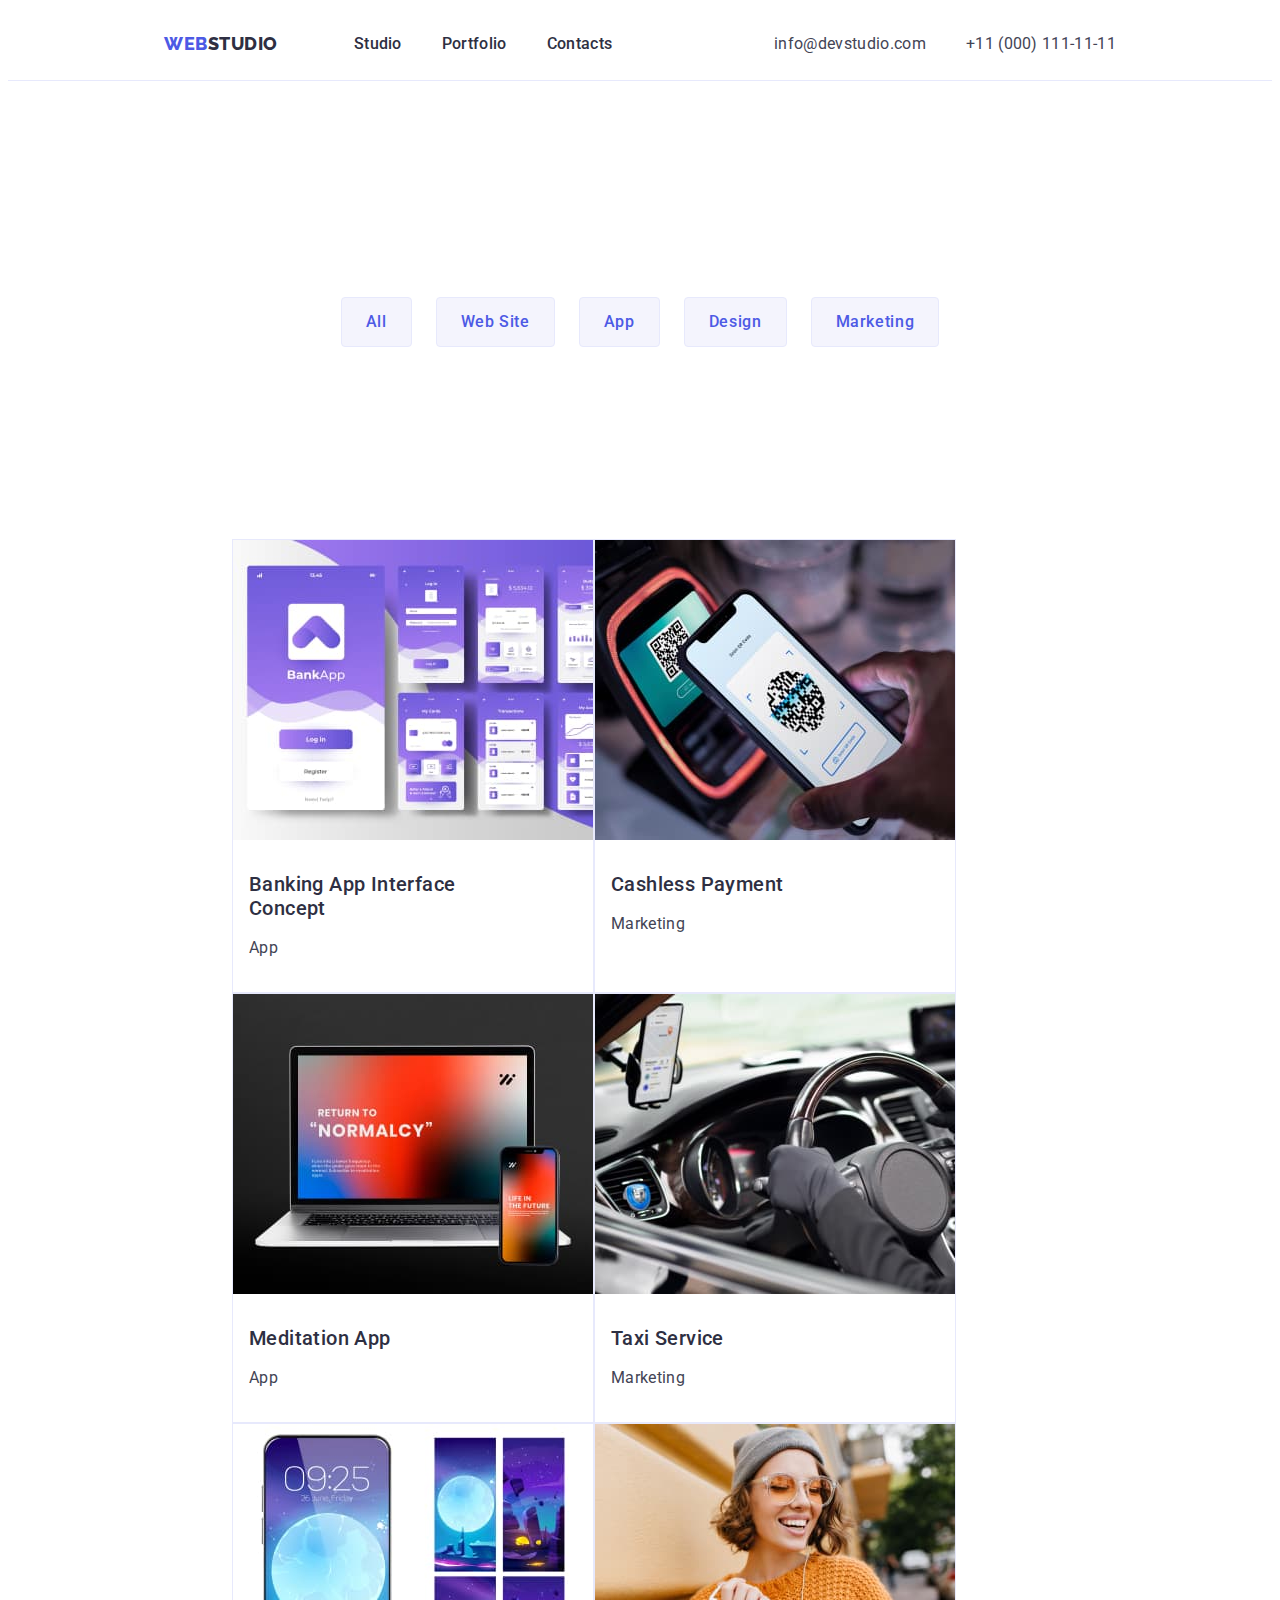
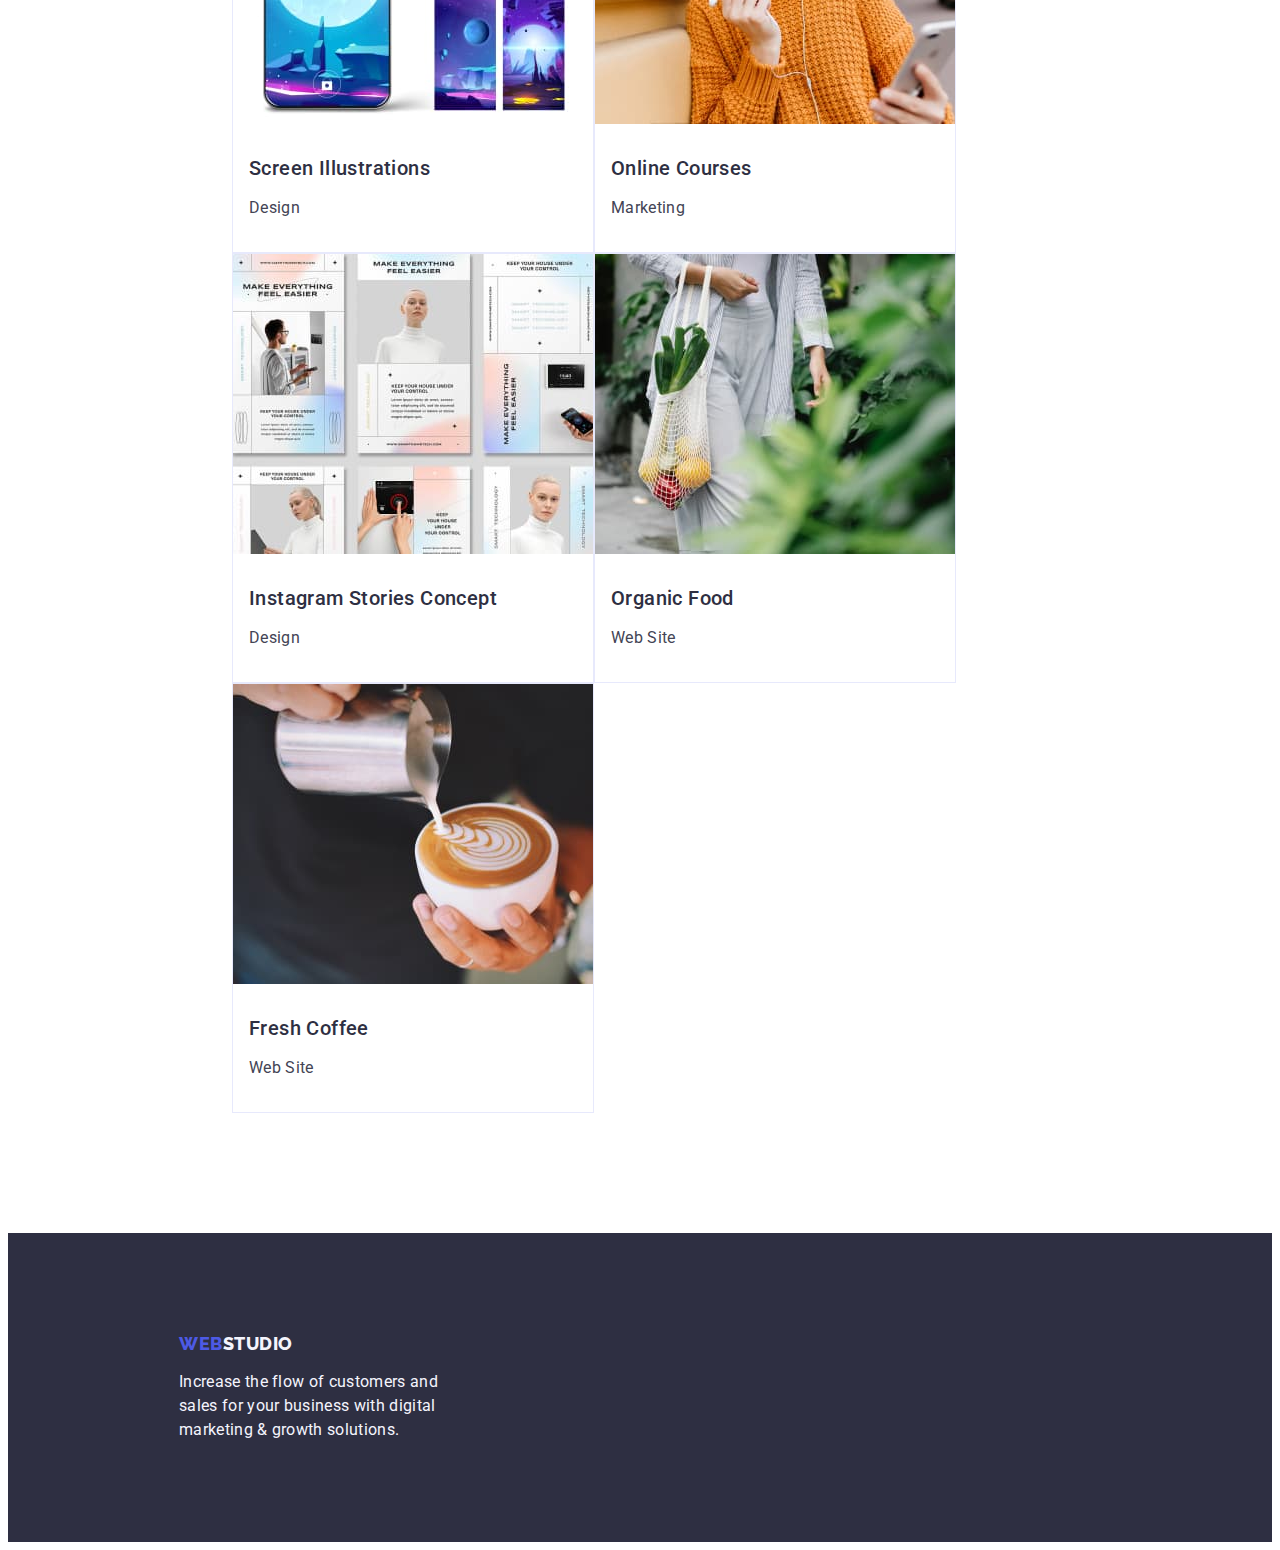
==== portfolio.html @ 3ea55131 "first submission" ====
<!DOCTYPE html>
<html lang="en">
  <head>
    <meta charset="UTF-8" />
    <meta name="viewport" content="width=device-width, initial-scale=1.0" />
    <title>WebStudio</title>
    <link rel="stylesheet" href="./css/styles.css" />
    <link rel="preconnect" href="https://fonts.googleapis.com" />
    <link rel="preconnect" href="https://fonts.gstatic.com" crossorigin />
    <link
      href="https://fonts.googleapis.com/css2?family=Raleway:wght@800&family=Roboto:wght@400;500;700;900&display=swap"
      rel="stylesheet"
    />
  </head>
  <body>
    <header>
      <div class="hdr-container">
        <nav class="nav-menu">
          <a href="./index.html" class="web link"
            >Web<span class="studio link">Studio</span></a
          >
          <ul class="nav-menu-list list">
            <li>
              <a class="nav-menu-item link" href="./index.html">Studio</a>
            </li>
            <li>
              <a class="nav-menu-item link" href="./portfolio.html"
                >Portfolio</a
              >
            </li>
            <li><a class="nav-menu-item link" href="">Contacts</a></li>
          </ul>
        </nav>
        <address class="address">
          <ul class="address-item link list">
            <li>
              <a class="reference list link" href="mailto:info@devstudio.com"
                >info@devstudio.com</a
              >
            </li>
            <li>
              <a class="reference list link" href="tel:+110001111111"
                >+11 (000) 111-11-11</a
              >
            </li>
          </ul>
        </address>
      </div>
    </header>
    <main>
      <section class="container">
        <h1 class="visually-hidden">Default</h1>
        <ul class="filter-list list">
          <li>
            <button class="filter-btn" type="button">All</button>
          </li>
          <li>
            <button class="filter-btn" type="button">Web Site</button>
          </li>
          <li>
            <button class="filter-btn" type="button">App</button>
          </li>
          <li>
            <button class="filter-btn" type="button">Design</button>
          </li>
          <li>
            <button class="filter-btn" type="button">Marketing</button>
          </li>
        </ul>
        <ul class="card-set list">
          <li class="filter-item">
            <a class="link filter-item-wrapper" href="">
              <img src="./images/app-1.jpg" alt="bankapp image" width="360" />
              <div class="filter-item-text">
                <h2 class="subtitle">Banking App Interface Concept</h2>
                <p class="text">App</p>
              </div></a
            >
          </li>
          <li class="filter-item">
            <a class="link filter-item-wrapper" href="">
              <img
                src="./images/marketing-1.jpg"
                alt="phone payment"
                width="360"
              />
              <div class="filter-item-text">
                <h2 class="subtitle">Cashless Payment</h2>
                <p class="text">Marketing</p>
              </div></a
            >
          </li>
          <li class="filter-item">
            <a class="link filter-item-wrapper" href="">
              <img
                src="./images/app-2.jpg"
                alt="laptop with phone"
                width="360"
              />
              <div class="filter-item-text">
                <h2 class="subtitle">Meditation App</h2>
                <p class="text">App</p>
              </div></a
            >
          </li>
          <li class="filter-item">
            <a class="link filter-item-wrapper" href="">
              <img
                src="./images/marketing-2.jpg"
                alt="driver at the wheel"
                width="360"
              />
              <div class="filter-item-text">
                <h2 class="subtitle">Taxi Service</h2>
                <p class="text">Marketing</p>
              </div></a
            >
          </li>
          <li class="filter-item">
            <a class="link filter-item-wrapper" href="">
              <img src="./images/design-1.jpg" alt="phone screen" width="360" />
              <div class="filter-item-text">
                <h2 class="subtitle">Screen Illustrations</h2>
                <p class="text">Design</p>
              </div></a
            >
          </li>
          <li class="filter-item">
            <a class="link filter-item-wrapper" href="">
              <img
                src="./images/marketing-3.jpg"
                alt="woman with phone"
                width="360"
              />
              <div class="filter-item-text">
                <h2 class="subtitle">Online Courses</h2>
                <p class="text">Marketing</p>
              </div></a
            >
          </li>
          <li class="filter-item">
            <a class="link filter-item-wrapper" href="">
              <img
                src="./images/design-2.jpg"
                alt="instagram screenshots"
                width="360"
              />
              <div class="filter-item-text">
                <h2 class="subtitle">Instagram Stories Concept</h2>
                <p class="text">Design</p>
              </div></a
            >
          </li>
          <li class="filter-item">
            <a class="link filter-item-wrapper" href="">
              <img
                src="./images/web-site-1.jpg"
                alt="woman with bag"
                width="360"
              />
              <div class="filter-item-text">
                <h2 class="subtitle">Organic Food</h2>
                <p class="text">Web Site</p>
              </div></a
            >
          </li>
          <li class="filter-item">
            <a class="link filter-item-wrapper" href="">
              <img
                src="./images/web-site-2.jpg"
                alt="coffee with milk"
                width="360"
              />
              <div class="filter-item-text">
                <h2 class="subtitle">Fresh Coffee</h2>
                <p class="text">Web Site</p>
              </div></a
            >
          </li>
        </ul>
      </section>
    </main>
    <footer class="ftr">
      <div class="container">
        <a href="./index.html" class="web link"
          >Web<span class="footer link">Studio</span></a
        >
        <p class="footer-text">
          Increase the flow of customers and sales for your business with
          digital marketing & growth solutions.
        </p>
      </div>
    </footer>
  </body>
</html>
---- css/styles.css ----
:root {
  --ftr-bg: #2e2f42;
  --light: #ffffff;
  --navy-blue: #2e2f42;
  --blue: #4d5ae5;
  --whitish: #f4f4fd;
}
*,
*::before,
*::after {
  box-sizing: border-box;
}
.container {
  max-width: 1158px;
  margin: 0 auto;
  padding: 0 15px;
}
body {
  display: flex;
  flex-direction: column;
  font-family: "Roboto", sans-serif;
  background-color: var(--light);
  color: #434455;
  min-height: 100vh;
}
h1,
h2,
h3,
p,
ul {
  margin: 0;
  padding-left: 0;
}
main {
  flex-grow: 1;
}
.hdr-container {
  display: flex;
  justify-content: space-between;
  padding-left: 156px;
  padding-right: 156px;
  border-bottom: 1px solid #e7e9fc;
}
.visually-hidden {
  position: absolute;
  width: 1px;
  height: 1px;
  margin: -1px;
  border: 0;
  padding: 0;
  white-space: nowrap;
  clip-path: inset(100%);
  clip: rect(0 0 0 0);
  overflow: hidden;
}
.web {
  color: var(--blue);
  font-family: Raleway, sans-serif;
  font-size: 18px;
  font-weight: 800;
  line-height: 1.17;
  letter-spacing: 0.03em;
  text-transform: uppercase;
  margin-right: 76px;
}
.studio {
  color: var(--navy-blue);
}
.address-item {
  display: flex;
  justify-content: flex-end;
  gap: 40px;
}
.footer {
  color: #f4f4fd;
  font-family: Raleway, sans-serif;
  font-size: 18px;
  font-weight: 800;
  line-height: 1.17;
  letter-spacing: 0.03em;
  text-transform: uppercase;
  text-decoration: none;
}
.nav-menu {
  display: flex;
  align-items: center;
  padding: 24px 0 24px;
}
.nav-menu-item {
  color: var(--navy-blue);
  font-size: 16px;
  font-weight: 500;
  line-height: 1.5;
  letter-spacing: 0.02em;
  padding: 24px 0 24px;
}
.nav-menu:hover,
.nav-menu:focus {
  color: #404bbf;
}
.nav-menu-list {
  display: flex;
  gap: 40px;
}
.nav-menu-list:last-child {
  margin-right: 0;
}
.reference {
  color: #434455;
  font-size: 16px;
  font-weight: 400;
  line-height: 1.5;
  letter-spacing: 0.02em;
}
.reference:hover,
.reference:focus {
  color: #404bbf;
}
.address {
  font-style: normal;
  padding: 24px 0 24px;
}
.hero-container {
  display: flex;
  flex-direction: column;
  padding: 188px 472px;
  align-items: center;
  gap: 48px;
  margin-left: 0;
}
.hero-title {
  color: var(--light);
  font-size: 56px;
  font-weight: 700;
  line-height: 1.07;
  letter-spacing: 0.02em;
  text-align: center;
  width: 496px;
}
.hero-section {
  background-color: var(--ftr-bg);
}
.hero-btn {
  color: var(--light);
  font-family: "Roboto", sans-serif;
  font-weight: 500;
  font-size: 16px;
  line-height: 1.5;
  letter-spacing: 0.04em;
  background-color: #4d5ae5;
  cursor: pointer;
  padding: 16px 32px;
  border-radius: 4px;
  box-shadow: 0px 4px 4px 0px rgba(0, 0, 0, 0.15);
}
.hero-btn:hover,
.hero-btn:focus {
  background-color: #404bbf;
}
.top {
  color: var(--ftr-bg);
  font-size: 36px;
  font-weight: 500;
  line-height: 1.11;
  text-transform: capitalize;
  letter-spacing: 0.02em;
}
.container .list {
  display: flex;
  flex-direction: row;
  margin: 120px 156px;
}
.features {
  display: flex;
  margin: 0 auto;
  justify-content: space-evenly;
  align-items: center;
}
.sub-hdr {
  color: var(--ftr-bg);
  text-align: center;
  font-size: 36px;
  font-weight: 700;
  line-height: 1.11;
  letter-spacing: 0.02em;
  text-transform: capitalize;
}
.list {
  list-style: none;
}
.sub-list {
  display: flex;
  align-items: center;
  gap: 8px;
}
.link {
  text-decoration: none;
}
.subtitle {
  color: var(--ftr-bg);
  font-size: 20px;
  font-weight: 500;
  line-height: 1.2;
  letter-spacing: 0.02em;
  margin-bottom: 8px;
  width: 264px;
}
.text {
  color: #434455;
  font-size: 16px;
  font-weight: 400;
  line-height: 1.5;
  letter-spacing: 0.02em;
  width: 264px;
}
.filter-btn {
  border: 1px solid #e7e9fc;
  font-family: "Roboto", sans-serif;
  background-color: #f4f4fd;
  color: var(--blue);
  font-size: 16px;
  font-weight: 500;
  line-height: 1.5;
  letter-spacing: 0.04em;
  cursor: pointer;
  border-radius: 4px;
  padding: 12px 24px;
}
.filter-btn:hover,
.filter-btn:focus {
  background-color: #404bbf;
  color: var(--light);
}
.filter-item {
  color: var(--iris, #4d5ae5);
  font-size: 16px;
  font-weight: 500;
  line-height: 1.5;
  letter-spacing: 0.04em;
  padding-bottom: 32px;
  border: 1px solid #e7e9fc;
}
.filter-item-wrapper {
  display: flex;
  flex-direction: column;
  gap: 32px;
}
.card-set {
  display: flex;
  flex-wrap: wrap;
  width: calc((100%-48px) / 3);
}
.ftr {
  background-color: var(--ftr-bg);
}
.light-bg {
  background-color: var(--whitish);
}
.list-bg {
  background-color: var(--light);
}
.filter-list {
  display: flex;
  justify-content: center;
  padding: 96px 24px 72px;
  gap: 24px;
}
.filter-item-text {
  display: flex;
  flex-direction: column;
  gap: 8px;
  padding: 0px 16px;
}
.footer-text {
  color: var(--whitish);
  line-height: 1.5;
  letter-spacing: 0.02em;
  max-width: 264px;
  padding-top: 16px;
}
.ftr .container {
  display: block;
  margin-top: 100px;
  margin-bottom: 100px;
  margin-left: 156px;
}
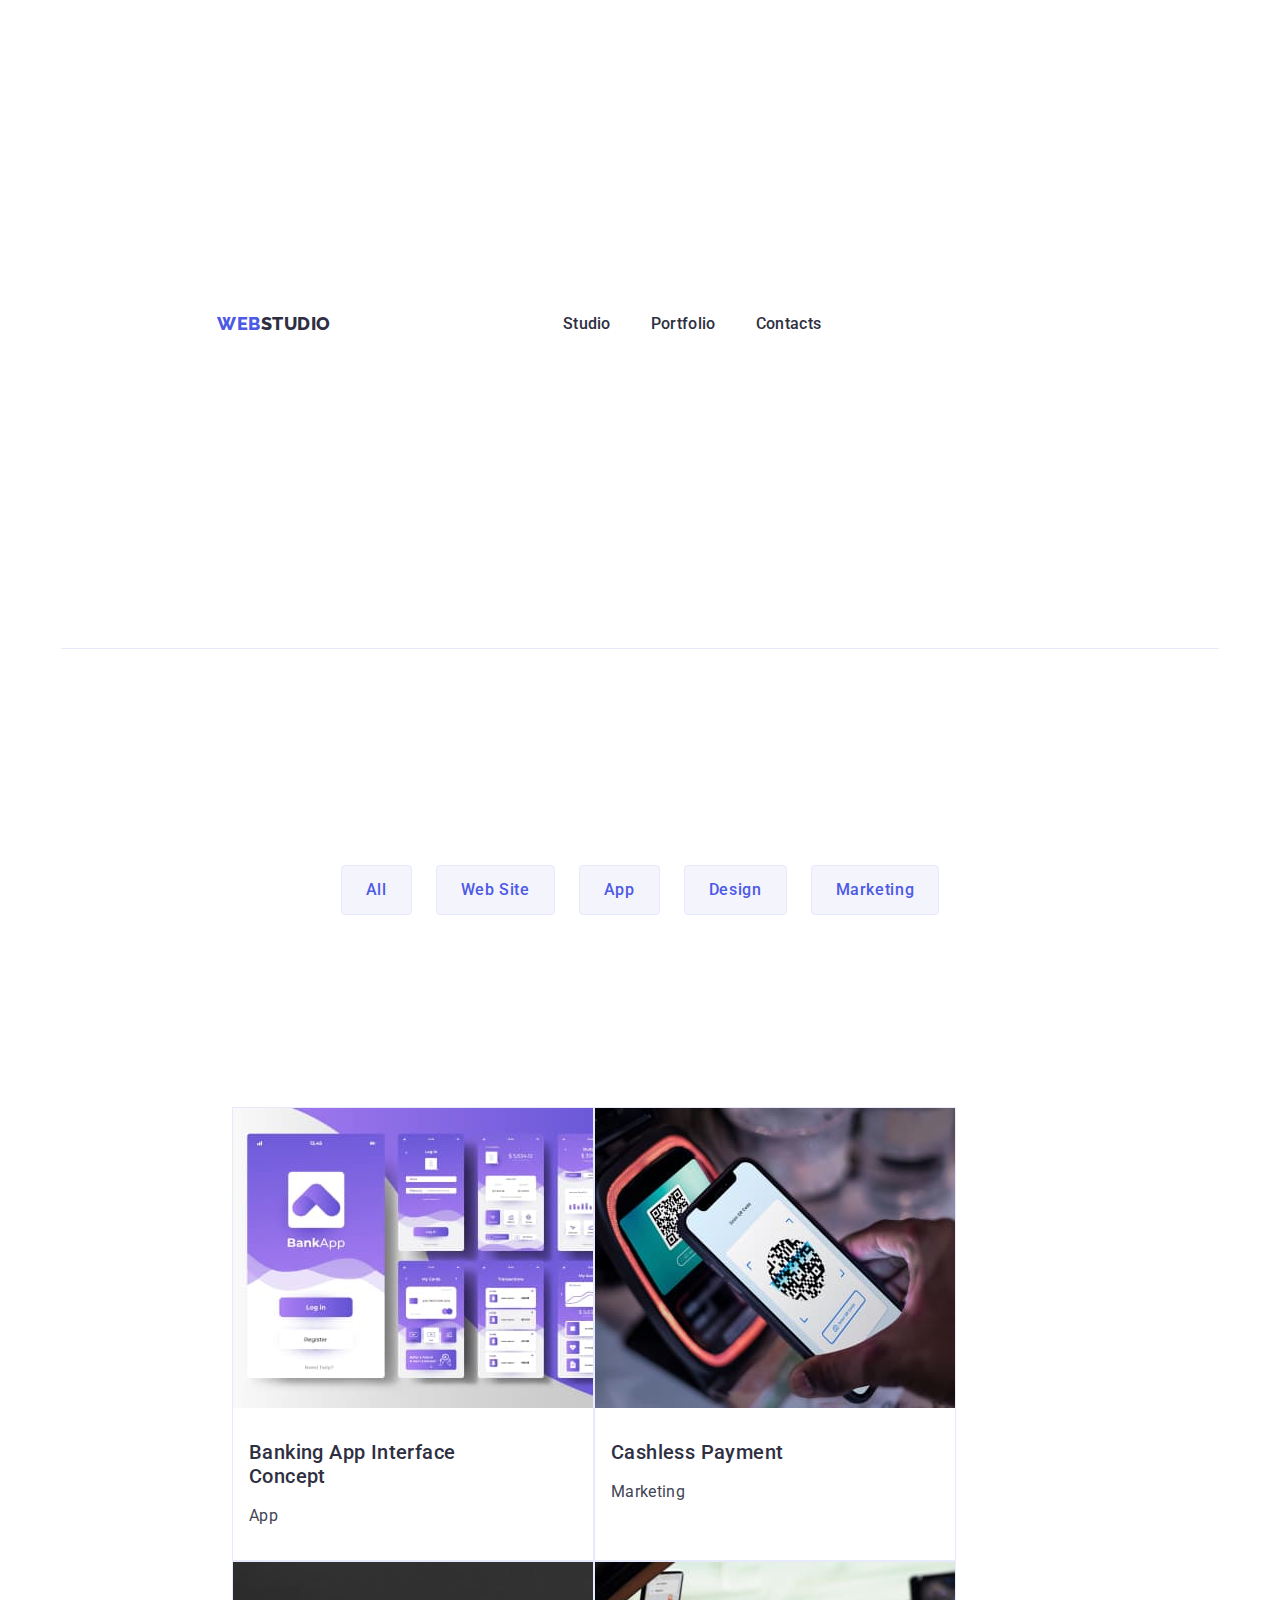
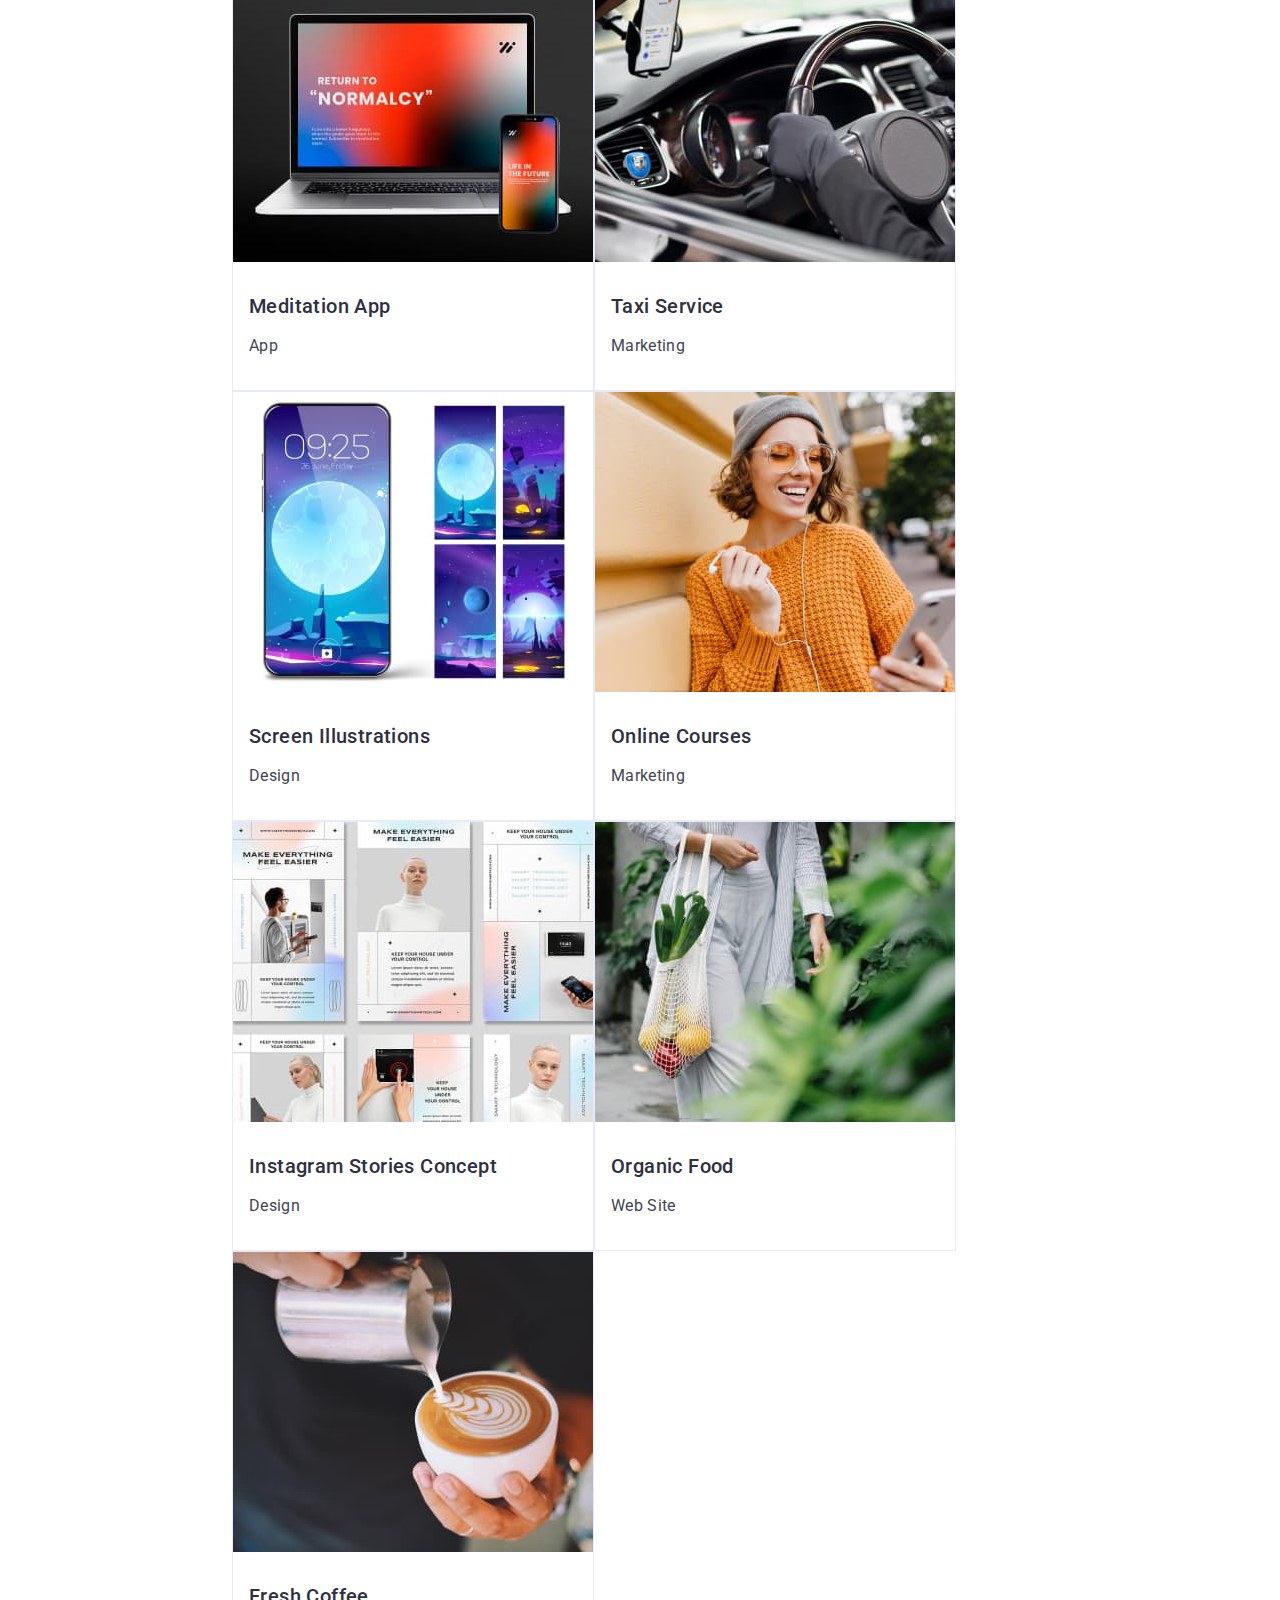
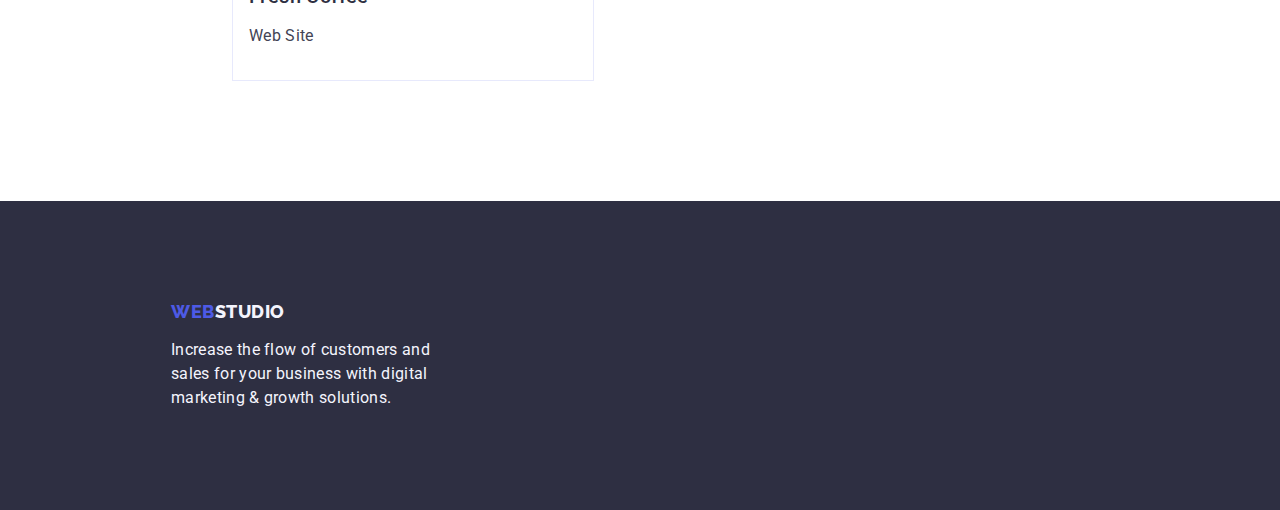
==== commit da835931: "adjusted normalize sheet on portfolio" ====
--- a/portfolio.html
+++ b/portfolio.html
@@ -4,6 +4,10 @@
     <meta charset="UTF-8" />
     <meta name="viewport" content="width=device-width, initial-scale=1.0" />
     <title>WebStudio</title>
+    <link
+      rel="stylesheet"
+      href="https://cdnjs.cloudflare.com/ajax/libs/modern-normalize/2.0.0/modern-normalize.min.css"
+    />
     <link rel="stylesheet" href="./css/styles.css" />
     <link rel="preconnect" href="https://fonts.googleapis.com" />
     <link rel="preconnect" href="https://fonts.gstatic.com" crossorigin />
@@ -14,7 +18,7 @@
   </head>
   <body>
     <header>
-      <div class="hdr-container">
+      <div class="hdr-container container">
         <nav class="nav-menu">
           <a href="./index.html" class="web link"
             >Web<span class="studio link">Studio</span></a
--- a/css/styles.css
+++ b/css/styles.css
@@ -11,7 +11,7 @@
   box-sizing: border-box;
 }
 .container {
-  max-width: 1158px;
+  width: 1158px;
   margin: 0 auto;
   padding: 0 15px;
 }
@@ -33,6 +33,9 @@
 }
 main {
   flex-grow: 1;
+}
+.header {
+  border-bottom: 1px solid #e7e9fc;
 }
 .hdr-container {
   display: flex;
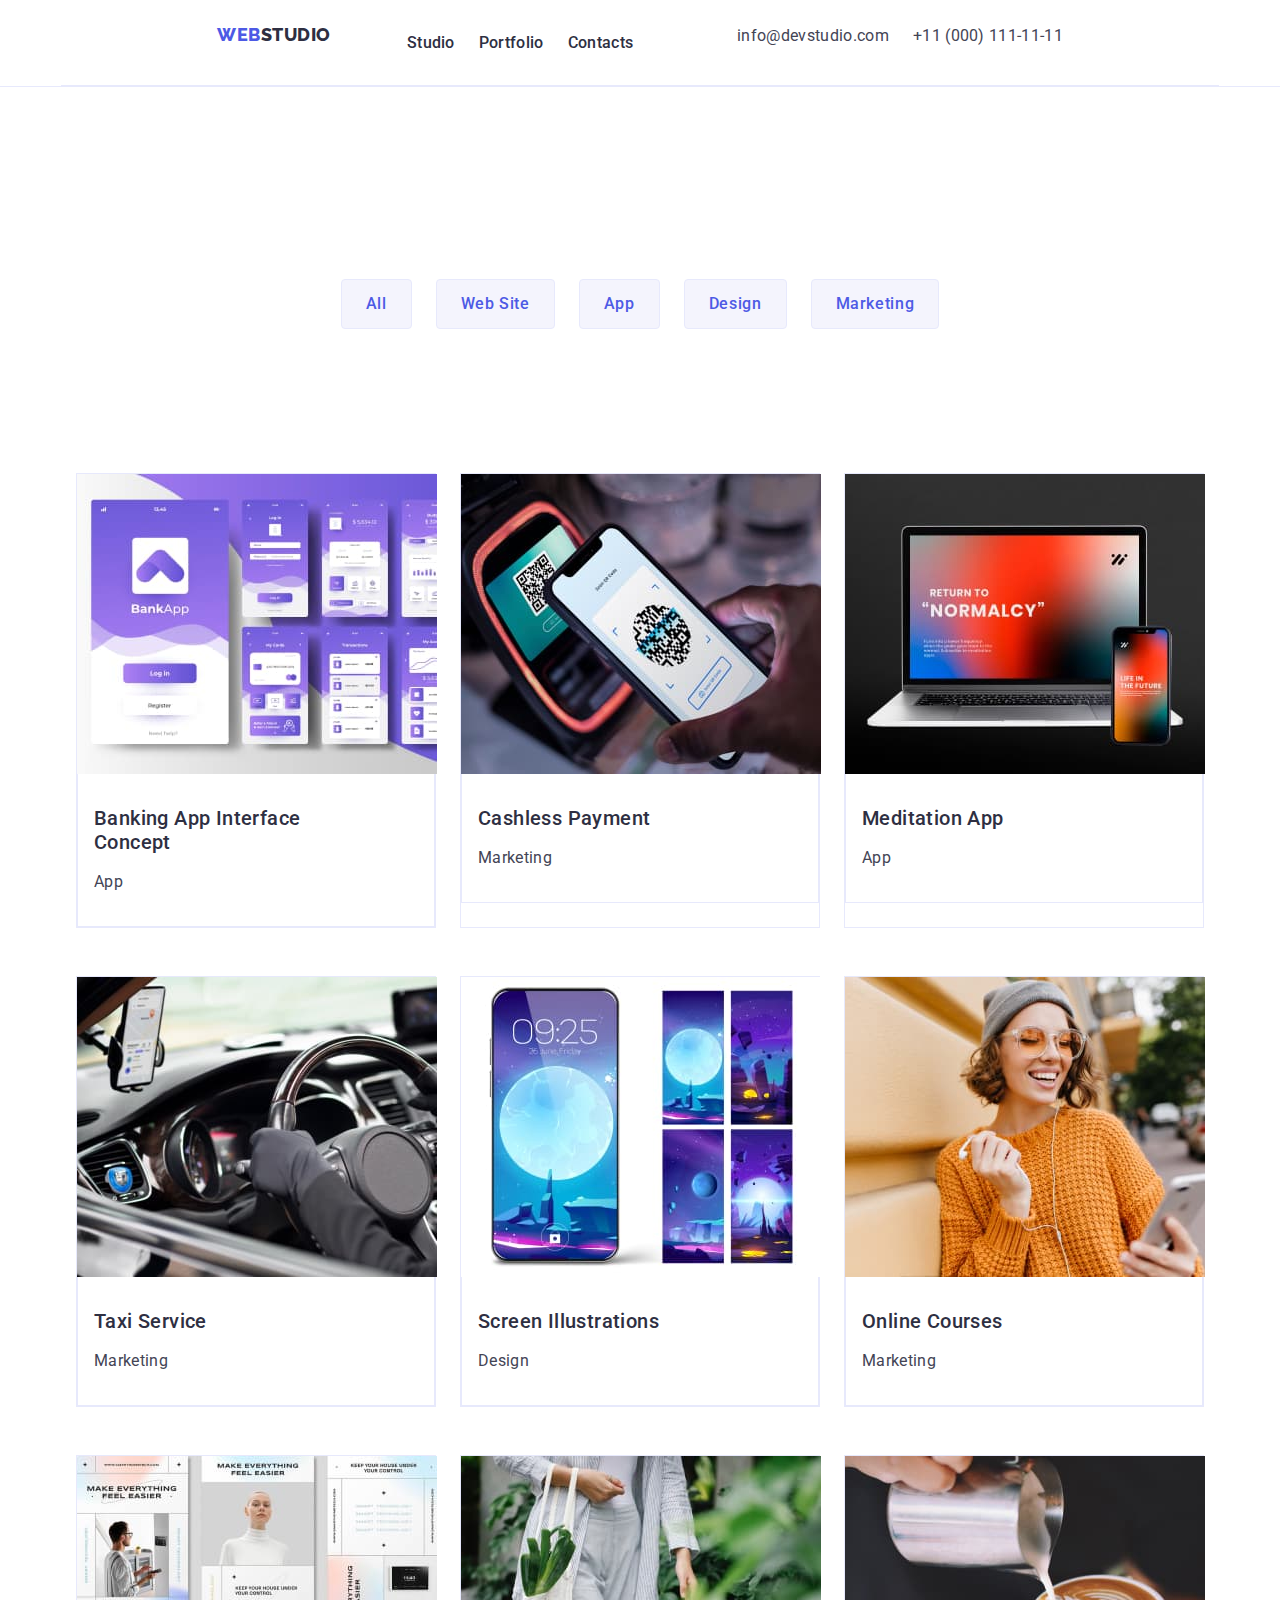
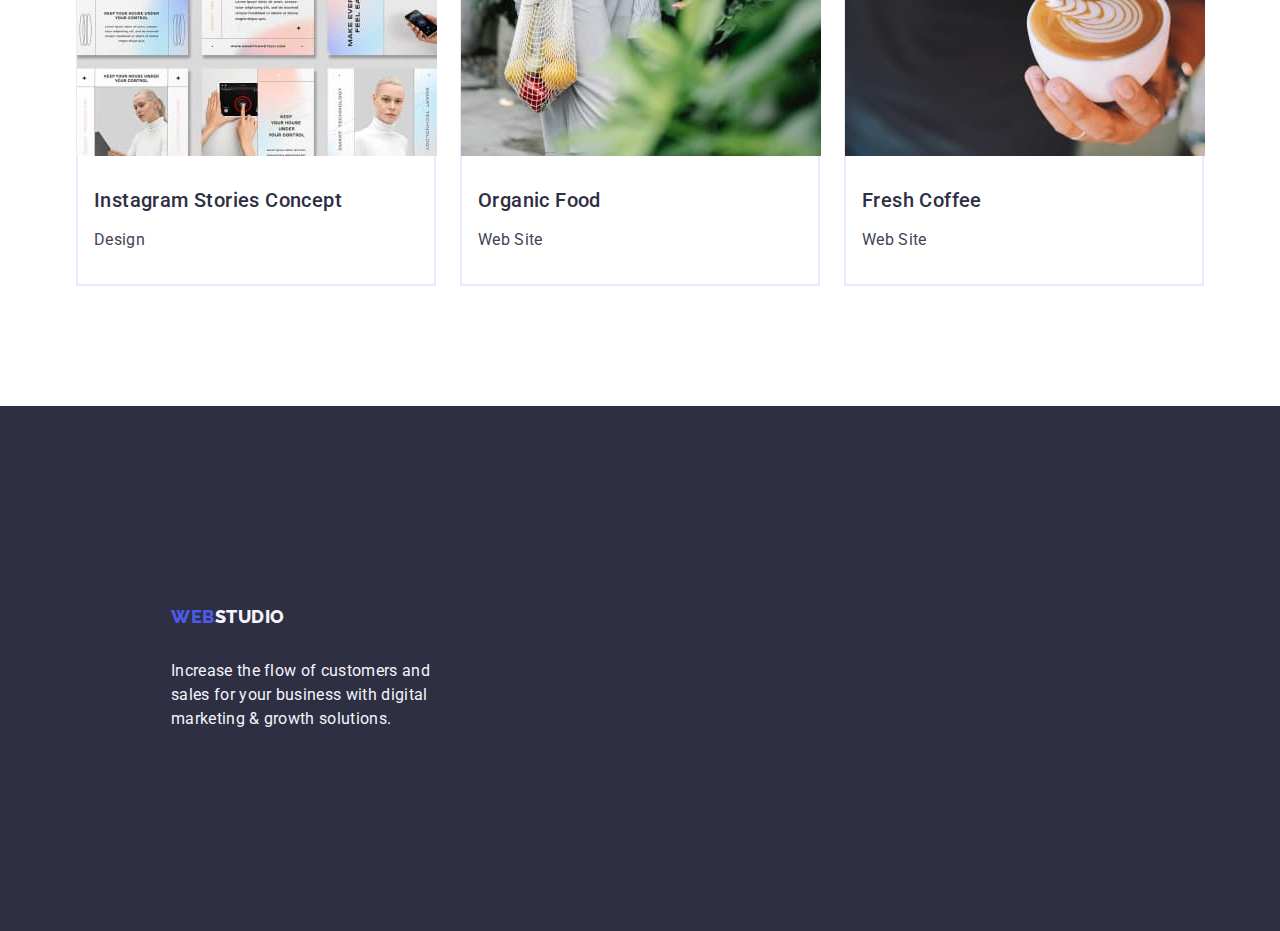
==== commit 5d6d2900: "adjusted flexbox style" ====
--- a/portfolio.html
+++ b/portfolio.html
@@ -17,7 +17,7 @@
     />
   </head>
   <body>
-    <header>
+    <header class="header">
       <div class="hdr-container container">
         <nav class="nav-menu">
           <a href="./index.html" class="web link"
@@ -52,136 +52,142 @@
       </div>
     </header>
     <main>
-      <section class="container">
-        <h1 class="visually-hidden">Default</h1>
-        <ul class="filter-list list">
-          <li>
-            <button class="filter-btn" type="button">All</button>
-          </li>
-          <li>
-            <button class="filter-btn" type="button">Web Site</button>
-          </li>
-          <li>
-            <button class="filter-btn" type="button">App</button>
-          </li>
-          <li>
-            <button class="filter-btn" type="button">Design</button>
-          </li>
-          <li>
-            <button class="filter-btn" type="button">Marketing</button>
-          </li>
-        </ul>
-        <ul class="card-set list">
-          <li class="filter-item">
-            <a class="link filter-item-wrapper" href="">
-              <img src="./images/app-1.jpg" alt="bankapp image" width="360" />
-              <div class="filter-item-text">
-                <h2 class="subtitle">Banking App Interface Concept</h2>
-                <p class="text">App</p>
-              </div></a
-            >
-          </li>
-          <li class="filter-item">
-            <a class="link filter-item-wrapper" href="">
-              <img
-                src="./images/marketing-1.jpg"
-                alt="phone payment"
-                width="360"
-              />
-              <div class="filter-item-text">
-                <h2 class="subtitle">Cashless Payment</h2>
-                <p class="text">Marketing</p>
-              </div></a
-            >
-          </li>
-          <li class="filter-item">
-            <a class="link filter-item-wrapper" href="">
-              <img
-                src="./images/app-2.jpg"
-                alt="laptop with phone"
-                width="360"
-              />
-              <div class="filter-item-text">
-                <h2 class="subtitle">Meditation App</h2>
-                <p class="text">App</p>
-              </div></a
-            >
-          </li>
-          <li class="filter-item">
-            <a class="link filter-item-wrapper" href="">
-              <img
-                src="./images/marketing-2.jpg"
-                alt="driver at the wheel"
-                width="360"
-              />
-              <div class="filter-item-text">
-                <h2 class="subtitle">Taxi Service</h2>
-                <p class="text">Marketing</p>
-              </div></a
-            >
-          </li>
-          <li class="filter-item">
-            <a class="link filter-item-wrapper" href="">
-              <img src="./images/design-1.jpg" alt="phone screen" width="360" />
-              <div class="filter-item-text">
-                <h2 class="subtitle">Screen Illustrations</h2>
-                <p class="text">Design</p>
-              </div></a
-            >
-          </li>
-          <li class="filter-item">
-            <a class="link filter-item-wrapper" href="">
-              <img
-                src="./images/marketing-3.jpg"
-                alt="woman with phone"
-                width="360"
-              />
-              <div class="filter-item-text">
-                <h2 class="subtitle">Online Courses</h2>
-                <p class="text">Marketing</p>
-              </div></a
-            >
-          </li>
-          <li class="filter-item">
-            <a class="link filter-item-wrapper" href="">
-              <img
-                src="./images/design-2.jpg"
-                alt="instagram screenshots"
-                width="360"
-              />
-              <div class="filter-item-text">
-                <h2 class="subtitle">Instagram Stories Concept</h2>
-                <p class="text">Design</p>
-              </div></a
-            >
-          </li>
-          <li class="filter-item">
-            <a class="link filter-item-wrapper" href="">
-              <img
-                src="./images/web-site-1.jpg"
-                alt="woman with bag"
-                width="360"
-              />
-              <div class="filter-item-text">
-                <h2 class="subtitle">Organic Food</h2>
-                <p class="text">Web Site</p>
-              </div></a
-            >
-          </li>
-          <li class="filter-item">
-            <a class="link filter-item-wrapper" href="">
-              <img
-                src="./images/web-site-2.jpg"
-                alt="coffee with milk"
-                width="360"
-              />
-              <div class="filter-item-text">
-                <h2 class="subtitle">Fresh Coffee</h2>
-                <p class="text">Web Site</p>
-              </div></a
-            >
-          </li>
-        </ul>
+      <section class="filter-section">
+        <div class="container">
+          <h1 class="visually-hidden">Default</h1>
+          <ul class="filter-list list">
+            <li>
+              <button class="filter-btn" type="button">All</button>
+            </li>
+            <li>
+              <button class="filter-btn" type="button">Web Site</button>
+            </li>
+            <li>
+              <button class="filter-btn" type="button">App</button>
+            </li>
+            <li>
+              <button class="filter-btn" type="button">Design</button>
+            </li>
+            <li>
+              <button class="filter-btn" type="button">Marketing</button>
+            </li>
+          </ul>
+          <ul class="card-set list">
+            <li class="filter-item">
+              <a class="link filter-item-wrapper" href="">
+                <img src="./images/app-1.jpg" alt="bankapp image" width="360" />
+                <div class="filter-item-text">
+                  <h2 class="filter-subtitle">Banking App Interface Concept</h2>
+                  <p class="filter-text">App</p>
+                </div></a
+              >
+            </li>
+            <li class="filter-item">
+              <a class="link filter-item-wrapper" href="">
+                <img
+                  src="./images/marketing-1.jpg"
+                  alt="phone payment"
+                  width="360"
+                />
+                <div class="filter-item-text">
+                  <h2 class="filter-subtitle">Cashless Payment</h2>
+                  <p class="filter-text">Marketing</p>
+                </div></a
+              >
+            </li>
+            <li class="filter-item">
+              <a class="link filter-item-wrapper" href="">
+                <img
+                  src="./images/app-2.jpg"
+                  alt="laptop with phone"
+                  width="360"
+                />
+                <div class="filter-item-text">
+                  <h2 class="filter-subtitle">Meditation App</h2>
+                  <p class="filter-text">App</p>
+                </div></a
+              >
+            </li>
+            <li class="filter-item">
+              <a class="link filter-item-wrapper" href="">
+                <img
+                  src="./images/marketing-2.jpg"
+                  alt="driver at the wheel"
+                  width="360"
+                />
+                <div class="filter-item-text">
+                  <h2 class="filter-subtitle">Taxi Service</h2>
+                  <p class="filter-text">Marketing</p>
+                </div></a
+              >
+            </li>
+            <li class="filter-item">
+              <a class="link filter-item-wrapper" href="">
+                <img
+                  src="./images/design-1.jpg"
+                  alt="phone screen"
+                  width="360"
+                />
+                <div class="filter-item-text">
+                  <h2 class="filter-subtitle">Screen Illustrations</h2>
+                  <p class="filter-text">Design</p>
+                </div></a
+              >
+            </li>
+            <li class="filter-item">
+              <a class="link filter-item-wrapper" href="">
+                <img
+                  src="./images/marketing-3.jpg"
+                  alt="woman with phone"
+                  width="360"
+                />
+                <div class="filter-item-text">
+                  <h2 class="filter-subtitle">Online Courses</h2>
+                  <p class="filter-text">Marketing</p>
+                </div></a
+              >
+            </li>
+            <li class="filter-item">
+              <a class="link filter-item-wrapper" href="">
+                <img
+                  src="./images/design-2.jpg"
+                  alt="instagram screenshots"
+                  width="360"
+                />
+                <div class="filter-item-text">
+                  <h2 class="filter-subtitle">Instagram Stories Concept</h2>
+                  <p class="filter-text">Design</p>
+                </div></a
+              >
+            </li>
+            <li class="filter-item">
+              <a class="link filter-item-wrapper" href="">
+                <img
+                  src="./images/web-site-1.jpg"
+                  alt="woman with bag"
+                  width="360"
+                />
+                <div class="filter-item-text">
+                  <h2 class="filter-subtitle">Organic Food</h2>
+                  <p class="filter-text">Web Site</p>
+                </div></a
+              >
+            </li>
+            <li class="filter-item">
+              <a class="link filter-item-wrapper" href="">
+                <img
+                  src="./images/web-site-2.jpg"
+                  alt="coffee with milk"
+                  width="360"
+                />
+                <div class="filter-item-text">
+                  <h2 class="filter-subtitle">Fresh Coffee</h2>
+                  <p class="filter-text">Web Site</p>
+                </div></a
+              >
+            </li>
+          </ul>
+        </div>
       </section>
     </main>
     <footer class="ftr">
--- a/css/styles.css
+++ b/css/styles.css
@@ -33,6 +33,9 @@
 }
 main {
   flex-grow: 1;
+}
+img {
+  display: block;
 }
 .header {
   border-bottom: 1px solid #e7e9fc;
@@ -65,6 +68,8 @@
   letter-spacing: 0.03em;
   text-transform: uppercase;
   margin-right: 76px;
+  display: inline-block;
+  margin-bottom: 16px;
 }
 .studio {
   color: var(--navy-blue);
@@ -138,12 +143,18 @@
   line-height: 1.07;
   letter-spacing: 0.02em;
   text-align: center;
-  width: 496px;
+  max-width: 496px;
+}
+.sub-hdr-list {
+  display: flex;
+  gap: 24px;
 }
 .hero-section {
   background-color: var(--ftr-bg);
+  padding: 188px 0;
 }
 .hero-btn {
+  display: block;
   color: var(--light);
   font-family: "Roboto", sans-serif;
   font-weight: 500;
@@ -155,11 +166,23 @@
   padding: 16px 32px;
   border-radius: 4px;
   box-shadow: 0px 4px 4px 0px rgba(0, 0, 0, 0.15);
+  min-width: 169px;
+  height: 56px;
+  border: none;
 }
 .hero-btn:hover,
 .hero-btn:focus {
   background-color: #404bbf;
 }
+.features-section {
+  padding: 120px 0;
+}
+.features-list {
+  gap: 24px;
+}
+.features-item {
+  width: calc((100% - 72px) / 4);
+}
 .top {
   color: var(--ftr-bg);
   font-size: 36px;
@@ -167,11 +190,6 @@
   line-height: 1.11;
   text-transform: capitalize;
   letter-spacing: 0.02em;
-}
-.container .list {
-  display: flex;
-  flex-direction: row;
-  margin: 120px 156px;
 }
 .features {
   display: flex;
@@ -187,14 +205,19 @@
   line-height: 1.11;
   letter-spacing: 0.02em;
   text-transform: capitalize;
+  margin-bottom: 72px;
+}
+.sub-list-item {
+  width: calc((100% - 48px) / 3);
 }
 .list {
   list-style: none;
+  gap: 24px;
 }
 .sub-list {
   display: flex;
   align-items: center;
-  gap: 8px;
+  gap: 24px;
 }
 .link {
   text-decoration: none;
@@ -207,6 +230,24 @@
   letter-spacing: 0.02em;
   margin-bottom: 8px;
   width: 264px;
+  text-align: center;
+}
+.filter-subtitle {
+  color: var(--ftr-bg);
+  font-size: 20px;
+  font-weight: 500;
+  line-height: 1.2;
+  letter-spacing: 0.02em;
+  margin-bottom: 8px;
+  width: 264px;
+}
+.filter-text {
+  color: #434455;
+  font-size: 16px;
+  font-weight: 400;
+  line-height: 1.5;
+  letter-spacing: 0.02em;
+  width: 264px;
 }
 .text {
   color: #434455;
@@ -215,6 +256,10 @@
   line-height: 1.5;
   letter-spacing: 0.02em;
   width: 264px;
+  text-align: center;
+}
+.filter-section {
+  padding: 96px 0 120px 0;
 }
 .filter-btn {
   border: 1px solid #e7e9fc;
@@ -233,6 +278,7 @@
 .filter-btn:focus {
   background-color: #404bbf;
   color: var(--light);
+  border: 1px solid transparent;
 }
 .filter-item {
   color: var(--iris, #4d5ae5);
@@ -240,39 +286,48 @@
   font-weight: 500;
   line-height: 1.5;
   letter-spacing: 0.04em;
-  padding-bottom: 32px;
   border: 1px solid #e7e9fc;
+  width: calc((100% - 48px) / 3);
 }
 .filter-item-wrapper {
-  display: flex;
-  flex-direction: column;
   gap: 32px;
 }
 .card-set {
   display: flex;
   flex-wrap: wrap;
   width: calc((100%-48px) / 3);
+  column-gap: 24px;
+  row-gap: 48px;
 }
 .ftr {
   background-color: var(--ftr-bg);
-}
-.light-bg {
-  background-color: var(--whitish);
+  padding: 100px 0;
 }
 .list-bg {
   background-color: var(--light);
+  width: calc((100% - 72px) / 4);
+  border-radius: 0px 0px 4px 4px;
+  box-shadow: 0px 2px 1px 0px rgba(46, 47, 66, 0.08), 0px 1px 1px 0px rgba(46, 47, 66, 0.16), 0px 1px 6px 0px rgba(46, 47, 66, 0.08);
+  margin-bottom: 120px;
+}
+.member-card {
+  padding: 32px 0;
+
 }
 .filter-list {
   display: flex;
   justify-content: center;
   padding: 96px 24px 72px;
   gap: 24px;
+  margin-bottom: 72px;
 }
 .filter-item-text {
   display: flex;
   flex-direction: column;
   gap: 8px;
-  padding: 0px 16px;
+  padding: 32px 16px;
+  border: 1px solid #e7e9fc;
+  border-top: none;
 }
 .footer-text {
   color: var(--whitish);
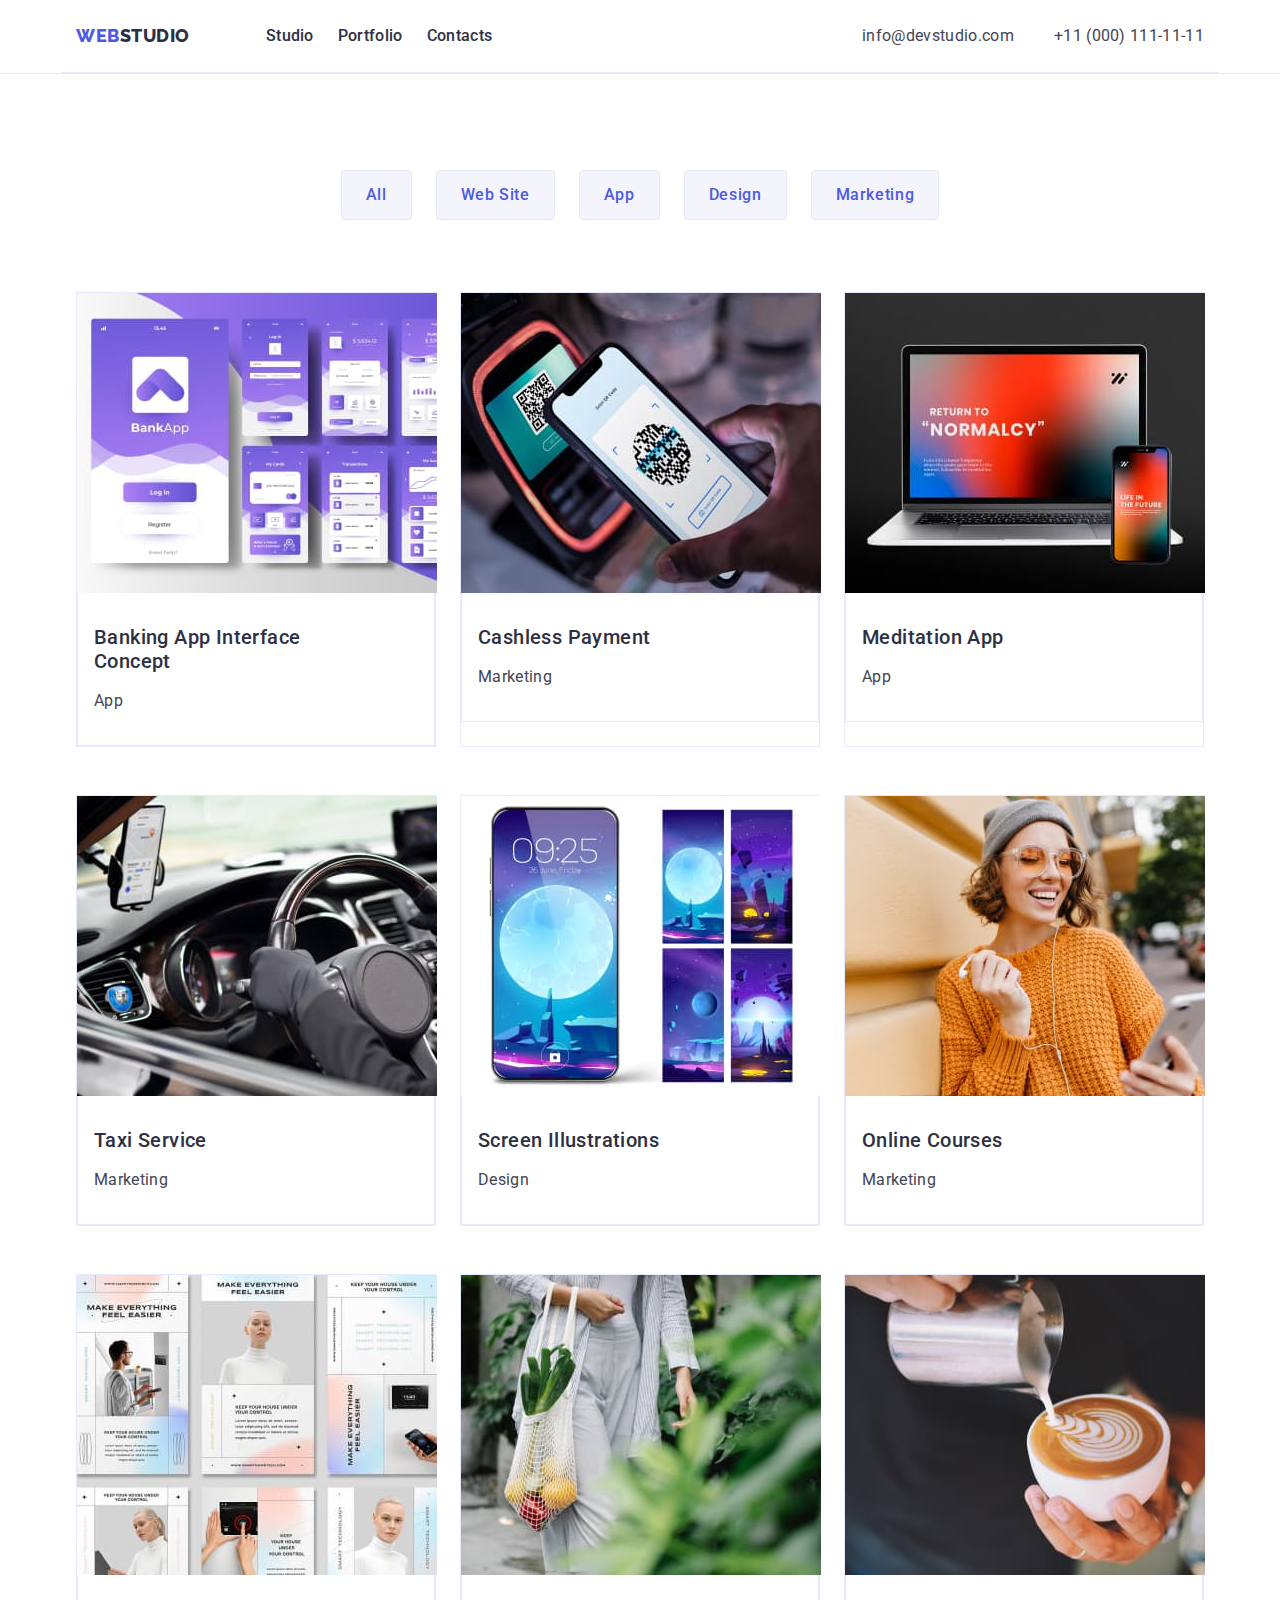
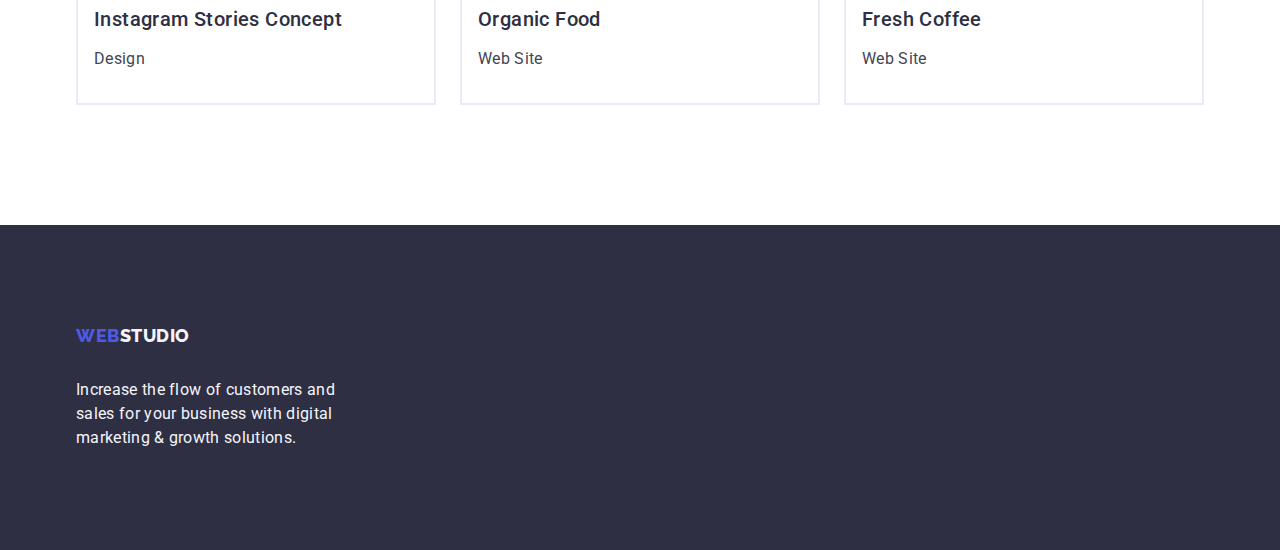
==== commit 87e562d4: "adjusted header and footer paddings" ====
--- a/portfolio.html
+++ b/portfolio.html
@@ -36,14 +36,14 @@
           </ul>
         </nav>
         <address class="address">
-          <ul class="address-item link list">
-            <li>
-              <a class="reference list link" href="mailto:info@devstudio.com"
+          <ul class="address-item link">
+            <li>
+              <a class="reference link" href="mailto:info@devstudio.com"
                 >info@devstudio.com</a
               >
             </li>
             <li>
-              <a class="reference list link" href="tel:+110001111111"
+              <a class="reference link" href="tel:+110001111111"
                 >+11 (000) 111-11-11</a
               >
             </li>
@@ -192,7 +192,7 @@
     </main>
     <footer class="ftr">
       <div class="container">
-        <a href="./index.html" class="web link"
+        <a href="./index.html" class="footer-web link"
           >Web<span class="footer link">Studio</span></a
         >
         <p class="footer-text">
--- a/css/styles.css
+++ b/css/styles.css
@@ -13,7 +13,7 @@
 .container {
   width: 1158px;
   margin: 0 auto;
-  padding: 0 15px;
+  padding: 0 15px 0 15px;
 }
 body {
   display: flex;
@@ -43,8 +43,6 @@
 .hdr-container {
   display: flex;
   justify-content: space-between;
-  padding-left: 156px;
-  padding-right: 156px;
   border-bottom: 1px solid #e7e9fc;
 }
 .visually-hidden {
@@ -69,7 +67,6 @@
   text-transform: uppercase;
   margin-right: 76px;
   display: inline-block;
-  margin-bottom: 16px;
 }
 .studio {
   color: var(--navy-blue);
@@ -77,6 +74,7 @@
 .address-item {
   display: flex;
   justify-content: flex-end;
+  list-style: none;
   gap: 40px;
 }
 .footer {
@@ -92,7 +90,6 @@
 .nav-menu {
   display: flex;
   align-items: center;
-  padding: 24px 0 24px;
 }
 .nav-menu-item {
   color: var(--navy-blue);
@@ -131,8 +128,9 @@
 .hero-container {
   display: flex;
   flex-direction: column;
-  padding: 188px 472px;
+  padding-left: 188px;
   align-items: center;
+  justify-content: center;
   gap: 48px;
   margin-left: 0;
 }
@@ -177,7 +175,11 @@
 .features-section {
   padding: 120px 0;
 }
+.features-section-two {
+  padding-bottom: 120px;
+}
 .features-list {
+  display: flex;
   gap: 24px;
 }
 .features-item {
@@ -231,6 +233,15 @@
   margin-bottom: 8px;
   width: 264px;
   text-align: center;
+}
+.features-subtitle {
+  color: var(--ftr-bg);
+  font-size: 20px;
+  font-weight: 500;
+  line-height: 1.2;
+  letter-spacing: 0.02em;
+  margin-bottom: 8px;
+  width: 264px;
 }
 .filter-subtitle {
   color: var(--ftr-bg);
@@ -295,7 +306,6 @@
 .card-set {
   display: flex;
   flex-wrap: wrap;
-  width: calc((100%-48px) / 3);
   column-gap: 24px;
   row-gap: 48px;
 }
@@ -317,7 +327,6 @@
 .filter-list {
   display: flex;
   justify-content: center;
-  padding: 96px 24px 72px;
   gap: 24px;
   margin-bottom: 72px;
 }
@@ -336,9 +345,15 @@
   max-width: 264px;
   padding-top: 16px;
 }
-.ftr .container {
-  display: block;
-  margin-top: 100px;
-  margin-bottom: 100px;
-  margin-left: 156px;
-}
+.footer-web {
+  color: var(--blue);
+  font-family: Raleway, sans-serif;
+  font-size: 18px;
+  font-weight: 800;
+  line-height: 1.17;
+  letter-spacing: 0.03em;
+  text-transform: uppercase;
+  margin-right: 76px;
+  display: inline-block;
+  margin-bottom: 16px;
+}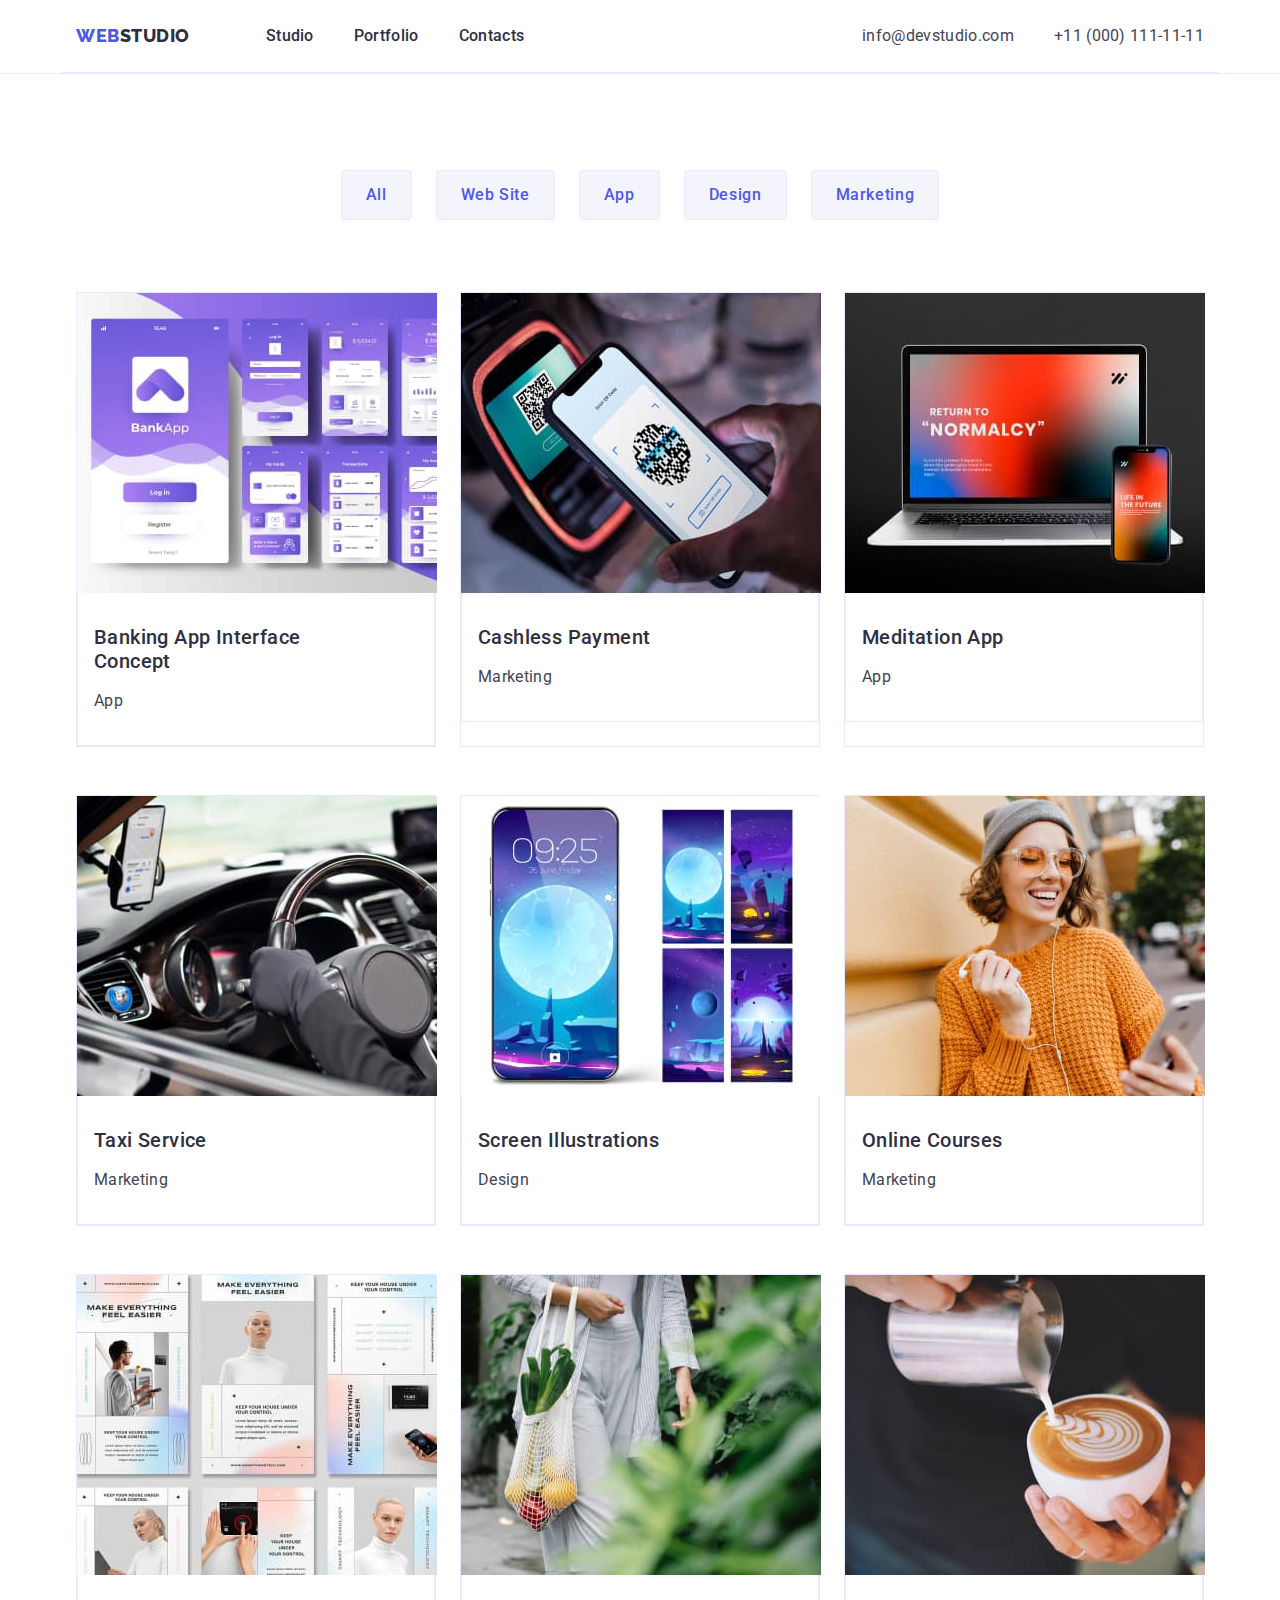
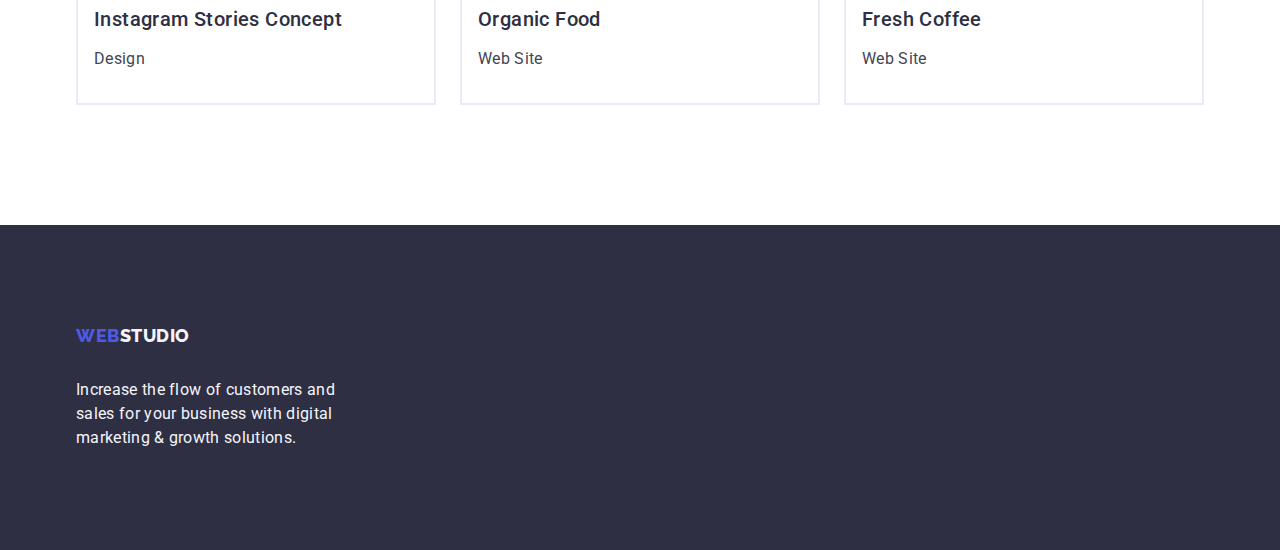
==== commit 6ec0eb6d: "adjusted header" ====
--- a/portfolio.html
+++ b/portfolio.html
@@ -23,7 +23,7 @@
           <a href="./index.html" class="web link"
             >Web<span class="studio link">Studio</span></a
           >
-          <ul class="nav-menu-list list">
+          <ul class="nav-menu-list">
             <li>
               <a class="nav-menu-item link" href="./index.html">Studio</a>
             </li>
--- a/css/styles.css
+++ b/css/styles.css
@@ -106,6 +106,7 @@
 .nav-menu-list {
   display: flex;
   gap: 40px;
+  list-style: none;
 }
 .nav-menu-list:last-child {
   margin-right: 0;
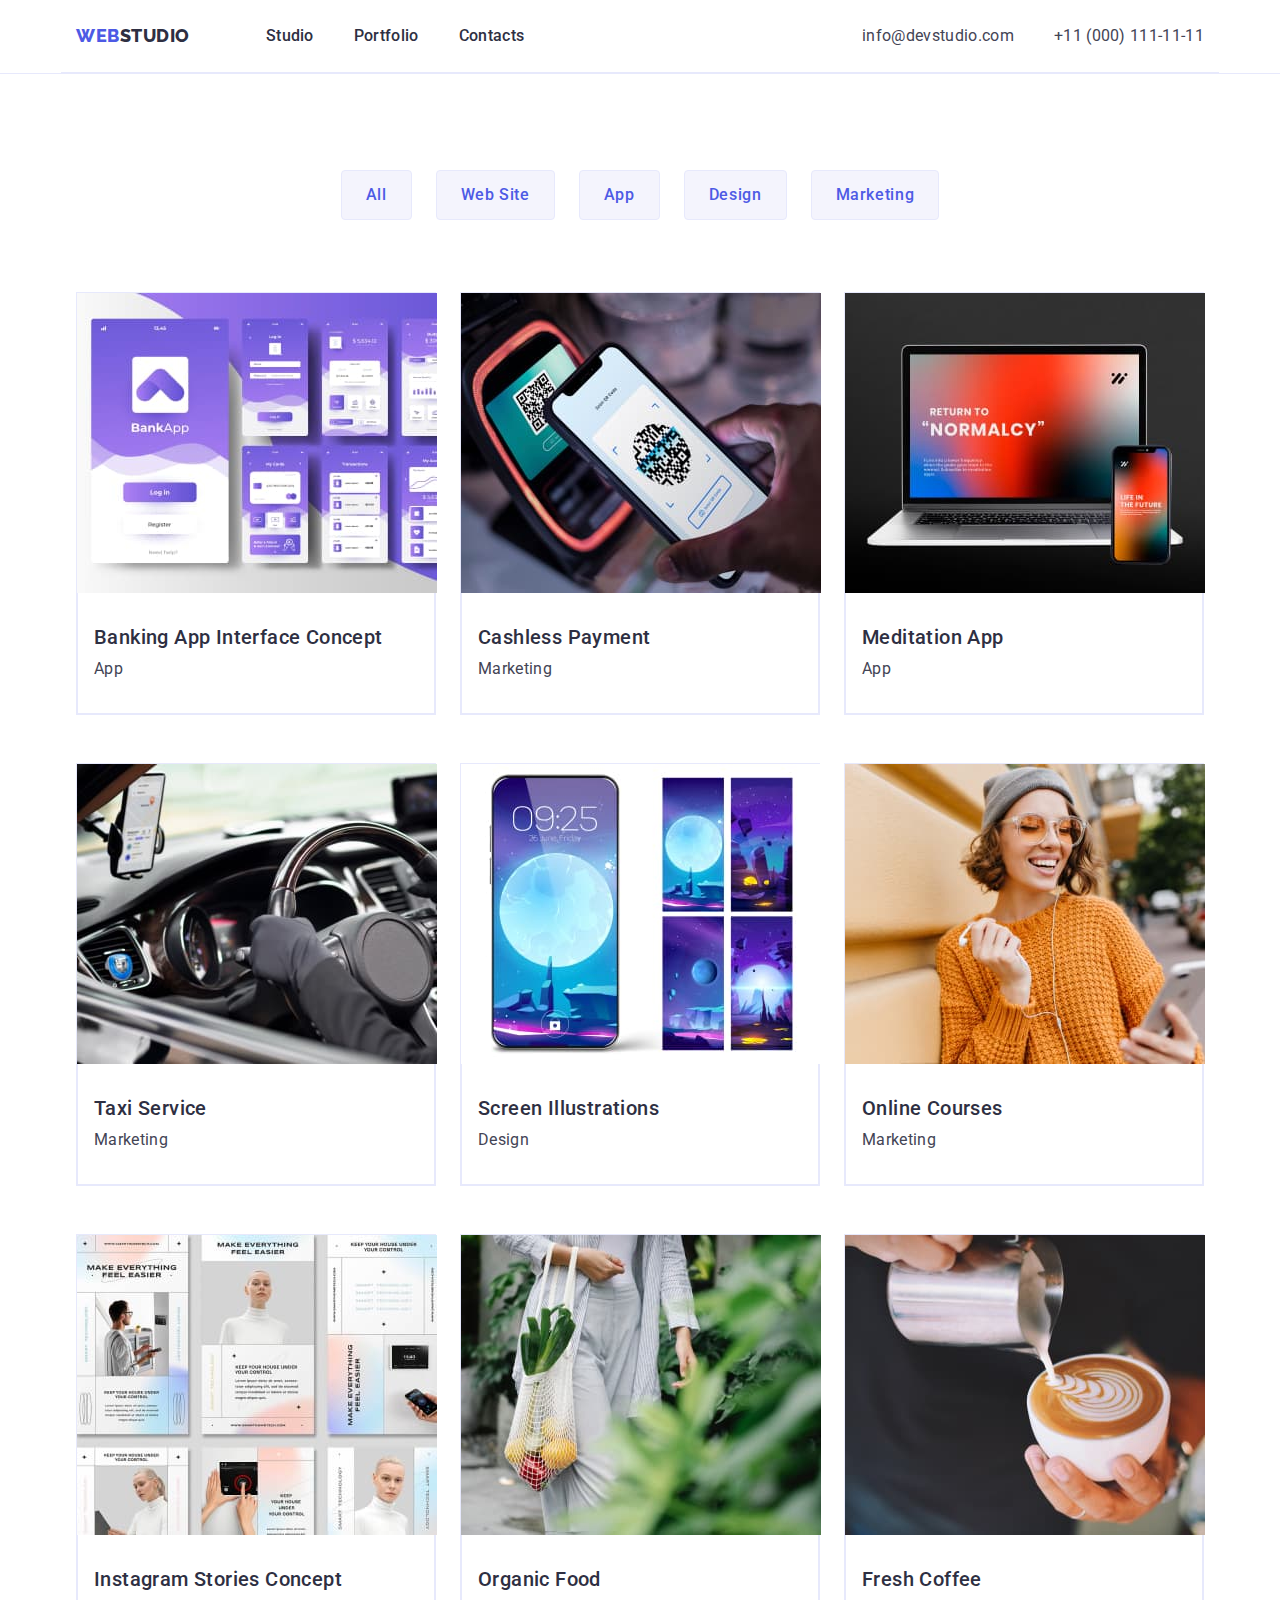
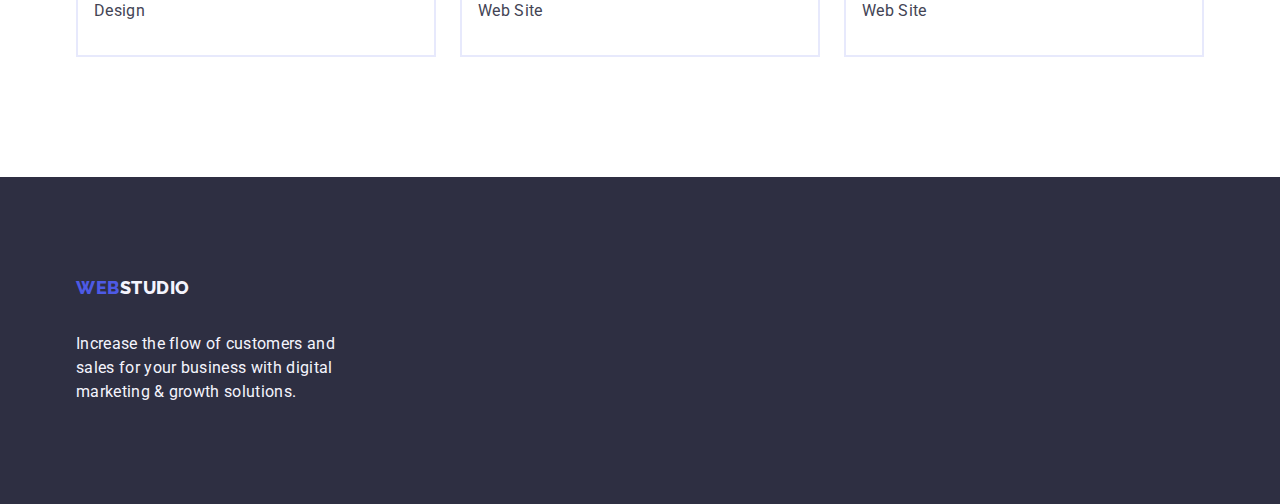
==== commit ad202c31: "adjusted gaps and paddings" ====
--- a/portfolio.html
+++ b/portfolio.html
@@ -191,7 +191,7 @@
       </section>
     </main>
     <footer class="ftr">
-      <div class="container">
+      <div class="ftr-container container">
         <a href="./index.html" class="footer-web link"
           >Web<span class="footer link">Studio</span></a
         >
--- a/css/styles.css
+++ b/css/styles.css
@@ -129,11 +129,9 @@
 .hero-container {
   display: flex;
   flex-direction: column;
-  padding-left: 188px;
   align-items: center;
   justify-content: center;
   gap: 48px;
-  margin-left: 0;
 }
 .hero-title {
   color: var(--light);
@@ -250,8 +248,6 @@
   font-weight: 500;
   line-height: 1.2;
   letter-spacing: 0.02em;
-  margin-bottom: 8px;
-  width: 264px;
 }
 .filter-text {
   color: #434455;
@@ -300,8 +296,10 @@
   letter-spacing: 0.04em;
   border: 1px solid #e7e9fc;
   width: calc((100% - 48px) / 3);
+  object-fit: contain;
 }
 .filter-item-wrapper {
+  
   gap: 32px;
 }
 .card-set {
@@ -319,7 +317,6 @@
   width: calc((100% - 72px) / 4);
   border-radius: 0px 0px 4px 4px;
   box-shadow: 0px 2px 1px 0px rgba(46, 47, 66, 0.08), 0px 1px 1px 0px rgba(46, 47, 66, 0.16), 0px 1px 6px 0px rgba(46, 47, 66, 0.08);
-  margin-bottom: 120px;
 }
 .member-card {
   padding: 32px 0;
@@ -354,7 +351,10 @@
   line-height: 1.17;
   letter-spacing: 0.03em;
   text-transform: uppercase;
-  margin-right: 76px;
   display: inline-block;
-  margin-bottom: 16px;
+}
+.ftr-container {
+  display: flex;
+  flex-direction: column;
+  gap: 17.5px;
 }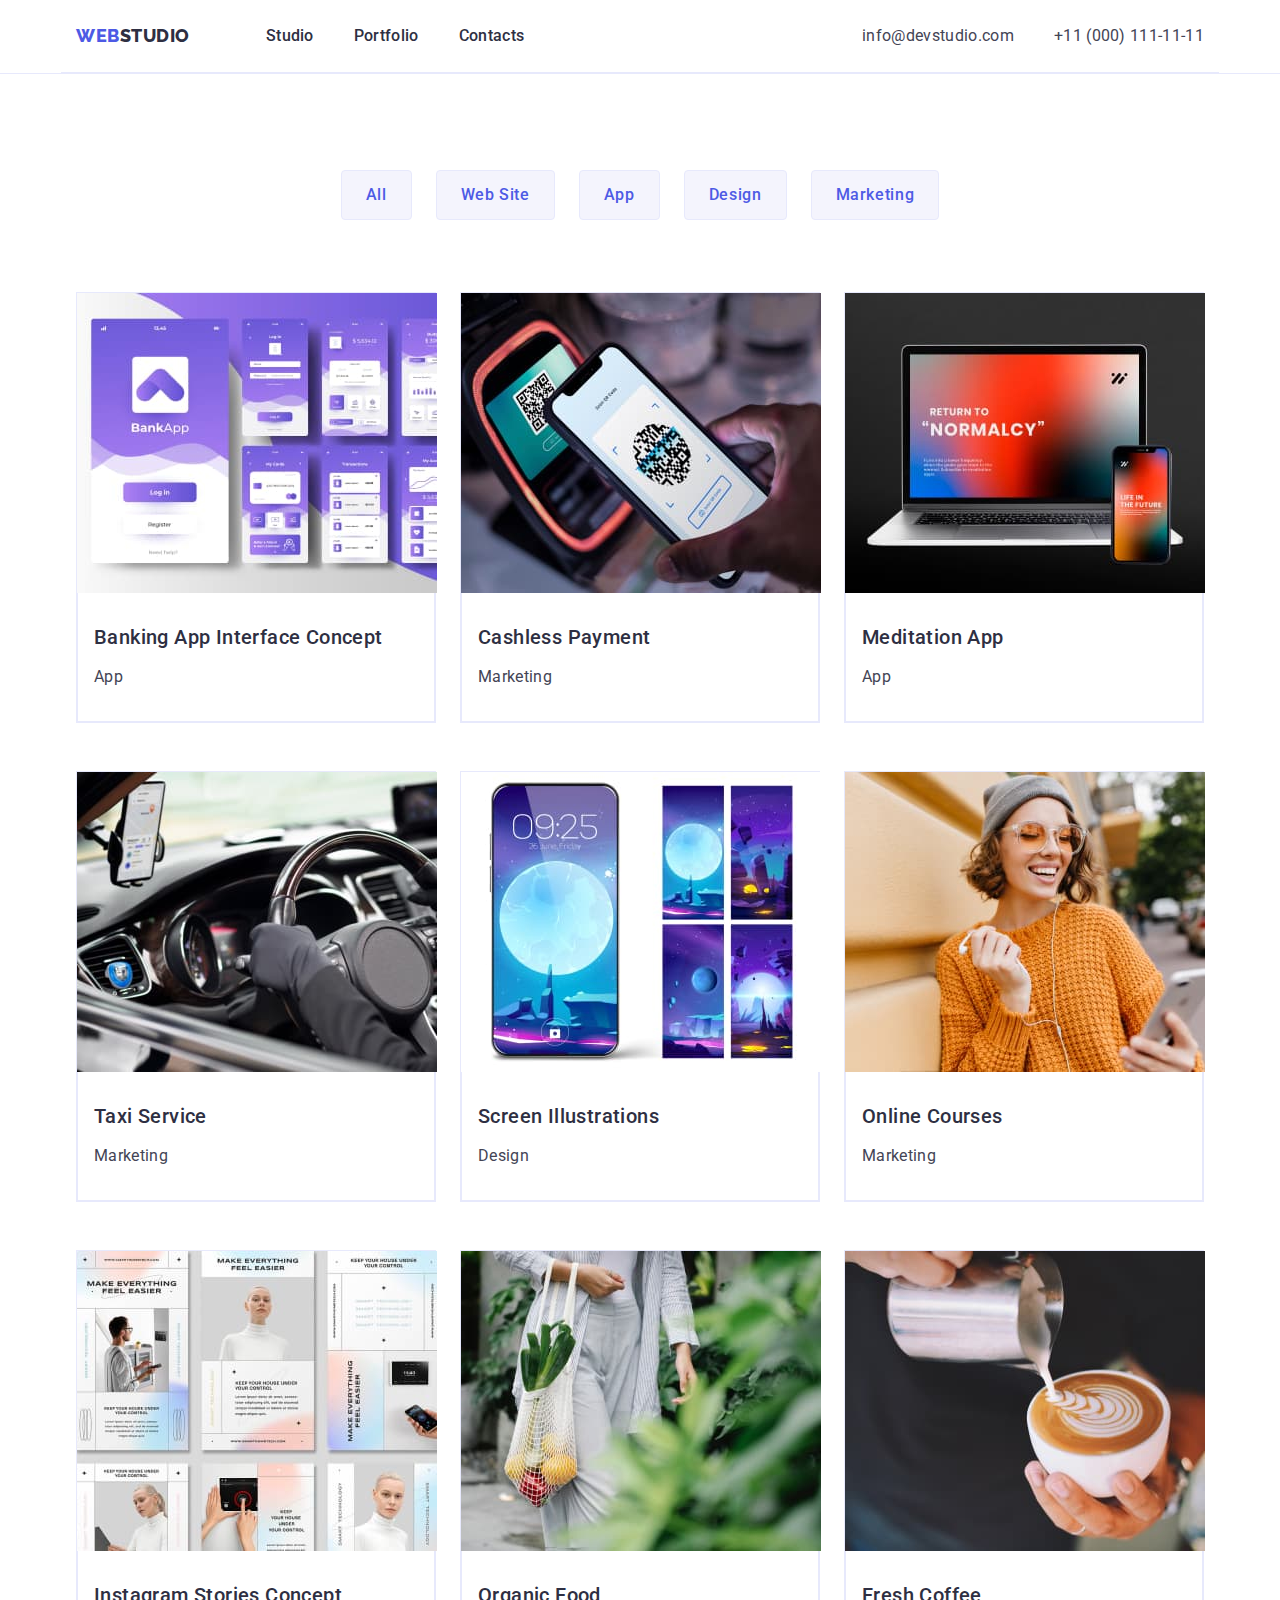
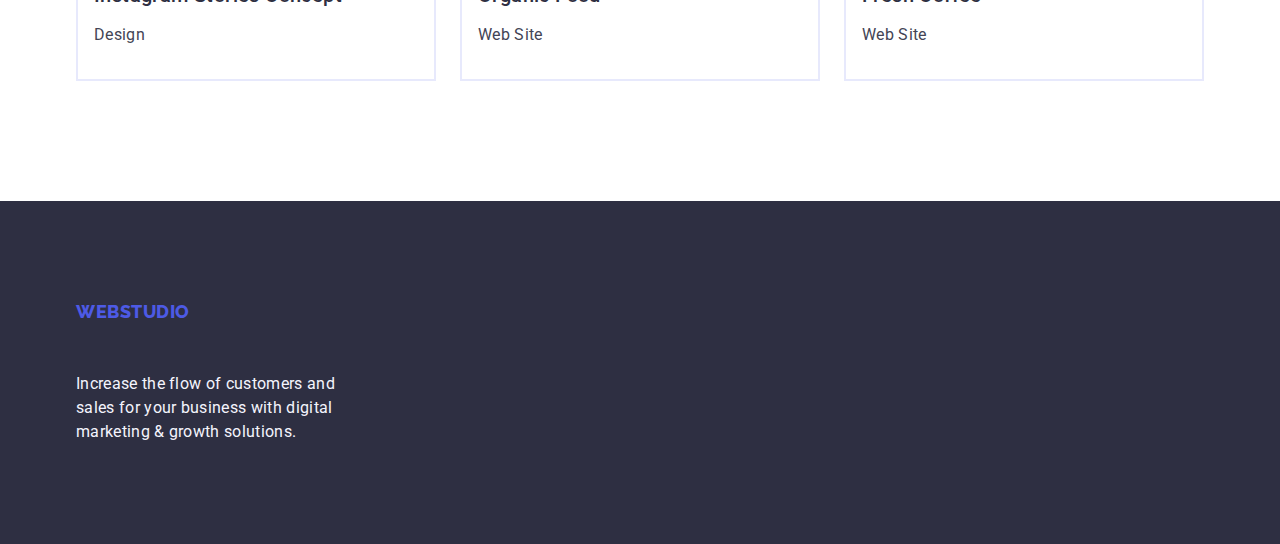
==== commit 7f51ca62: "adjusted footer" ====
--- a/portfolio.html
+++ b/portfolio.html
@@ -193,7 +193,7 @@
     <footer class="ftr">
       <div class="ftr-container container">
         <a href="./index.html" class="footer-web link"
-          >Web<span class="footer link">Studio</span></a
+          >Web<span class="footer">Studio</span></a
         >
         <p class="footer-text">
           Increase the flow of customers and sales for your business with
--- a/css/styles.css
+++ b/css/styles.css
@@ -66,7 +66,6 @@
   letter-spacing: 0.03em;
   text-transform: uppercase;
   margin-right: 76px;
-  display: inline-block;
 }
 .studio {
   color: var(--navy-blue);
@@ -76,16 +75,6 @@
   justify-content: flex-end;
   list-style: none;
   gap: 40px;
-}
-.footer {
-  color: #f4f4fd;
-  font-family: Raleway, sans-serif;
-  font-size: 18px;
-  font-weight: 800;
-  line-height: 1.17;
-  letter-spacing: 0.03em;
-  text-transform: uppercase;
-  text-decoration: none;
 }
 .nav-menu {
   display: flex;
@@ -175,7 +164,7 @@
   padding: 120px 0;
 }
 .features-section-two {
-  padding-bottom: 120px;
+  padding: 120px 0;
 }
 .features-list {
   display: flex;
@@ -248,6 +237,7 @@
   font-weight: 500;
   line-height: 1.2;
   letter-spacing: 0.02em;
+  margin-bottom: 8px;
 }
 .filter-text {
   color: #434455;
@@ -352,6 +342,7 @@
   letter-spacing: 0.03em;
   text-transform: uppercase;
   display: inline-block;
+  margin-bottom: 16px;
 }
 .ftr-container {
   display: flex;
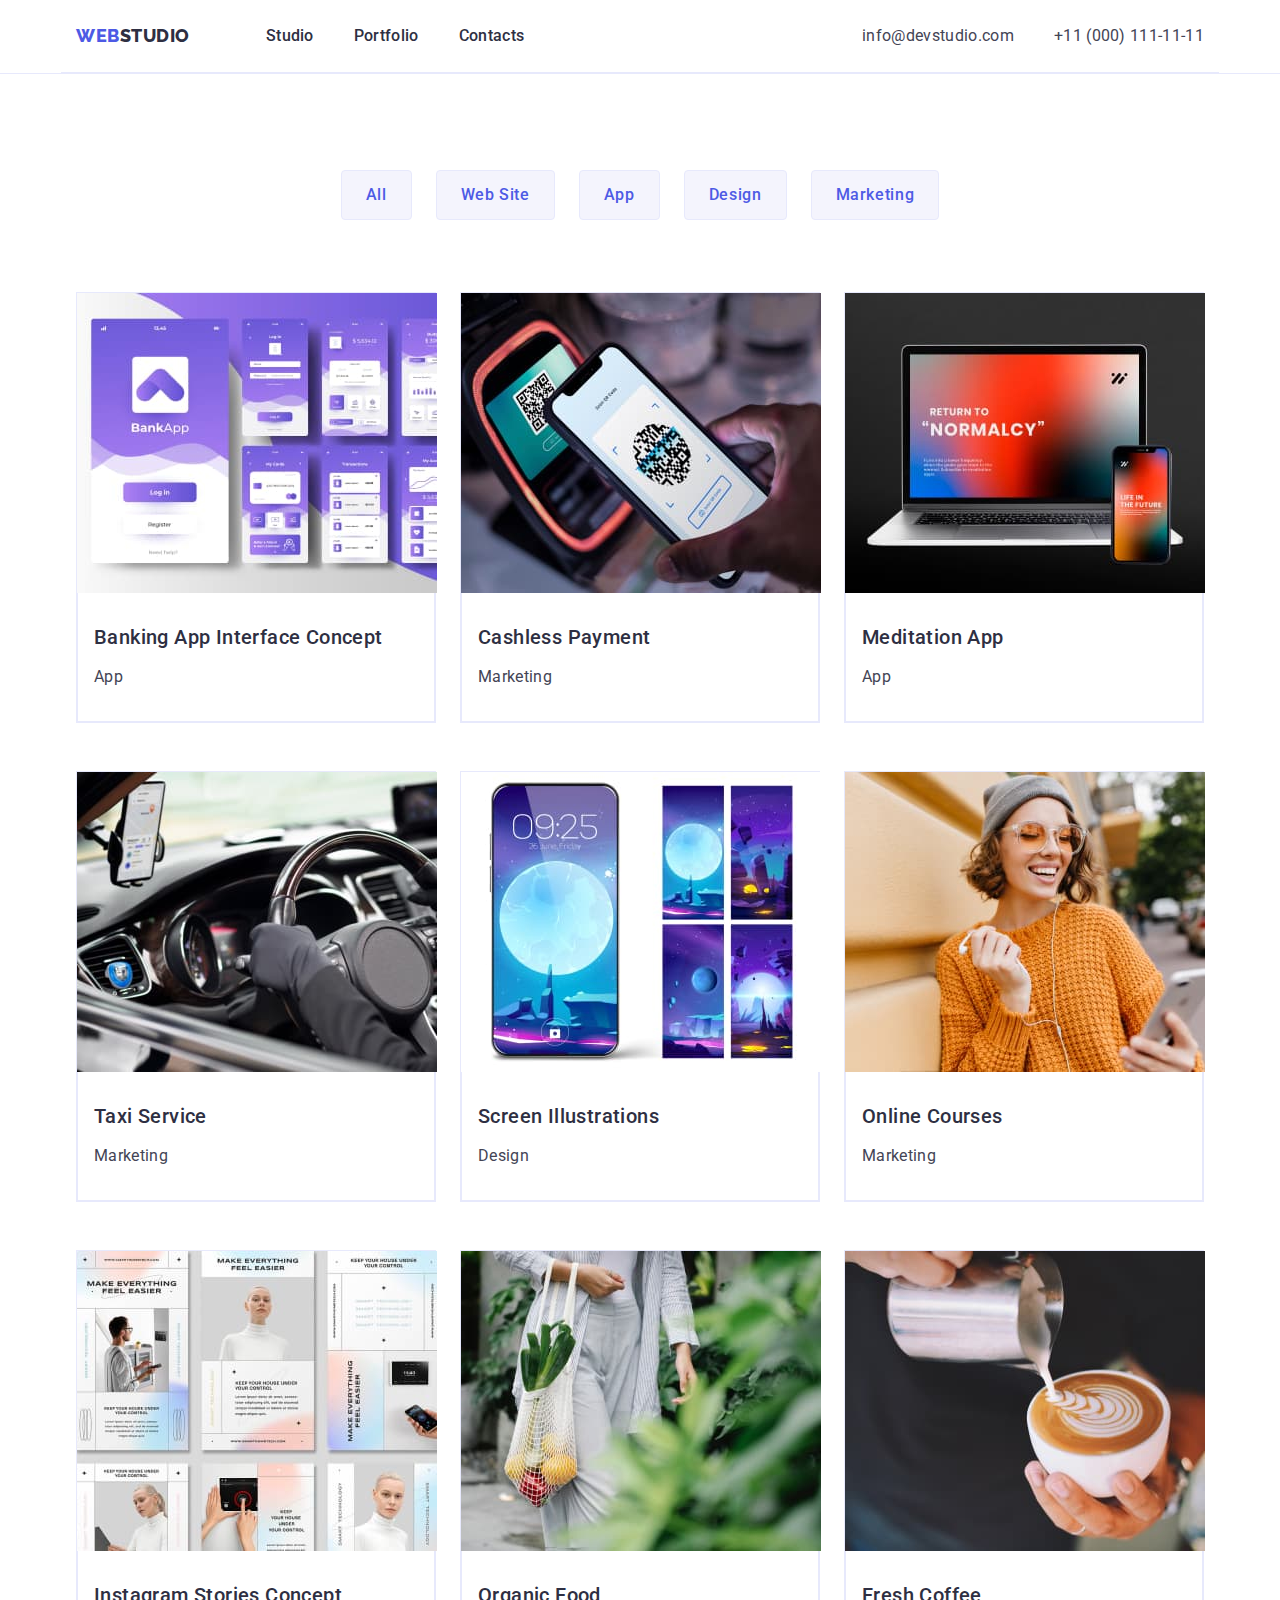
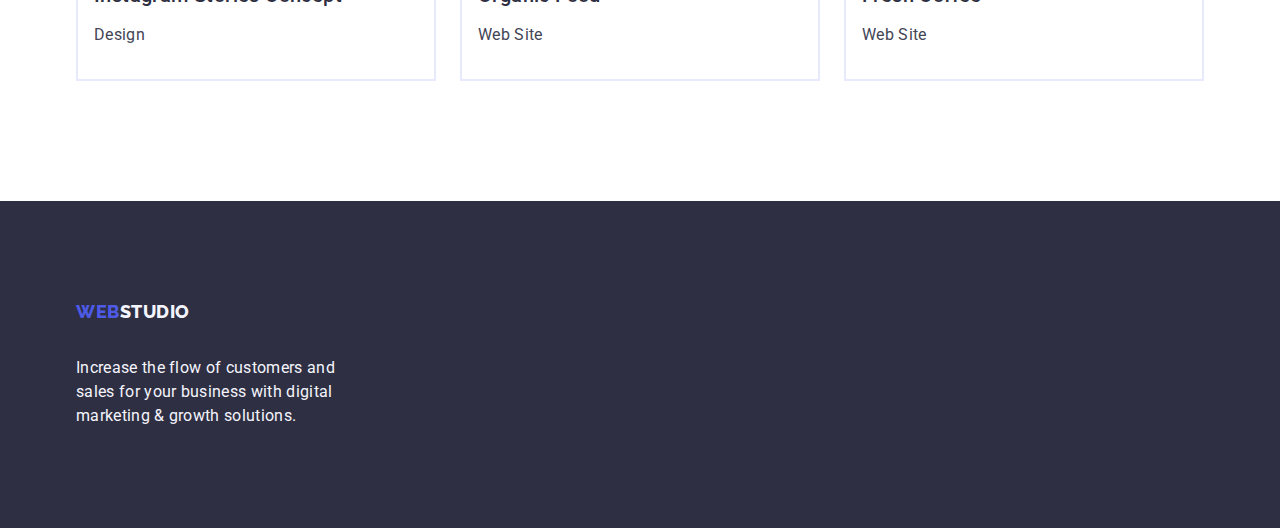
==== commit e576e9f0: "footer gap changed" ====
--- a/portfolio.html
+++ b/portfolio.html
@@ -191,7 +191,7 @@
       </section>
     </main>
     <footer class="ftr">
-      <div class="ftr-container container">
+      <div class="container">
         <a href="./index.html" class="footer-web link"
           >Web<span class="footer">Studio</span></a
         >
--- a/css/styles.css
+++ b/css/styles.css
@@ -326,6 +326,17 @@
   border: 1px solid #e7e9fc;
   border-top: none;
 }
+.footer {
+  color: #f4f4fd;
+  font-family: Raleway, sans-serif;
+  font-size: 18px;
+  font-weight: 800;
+  line-height: 1.17;
+  letter-spacing: 0.03em;
+  text-transform: uppercase;
+  text-decoration: none;
+  margin-bottom: 16px;
+}
 .footer-text {
   color: var(--whitish);
   line-height: 1.5;
@@ -342,10 +353,5 @@
   letter-spacing: 0.03em;
   text-transform: uppercase;
   display: inline-block;
-  margin-bottom: 16px;
-}
-.ftr-container {
-  display: flex;
-  flex-direction: column;
-  gap: 17.5px;
+  margin-bottom: 17.5px;
 }